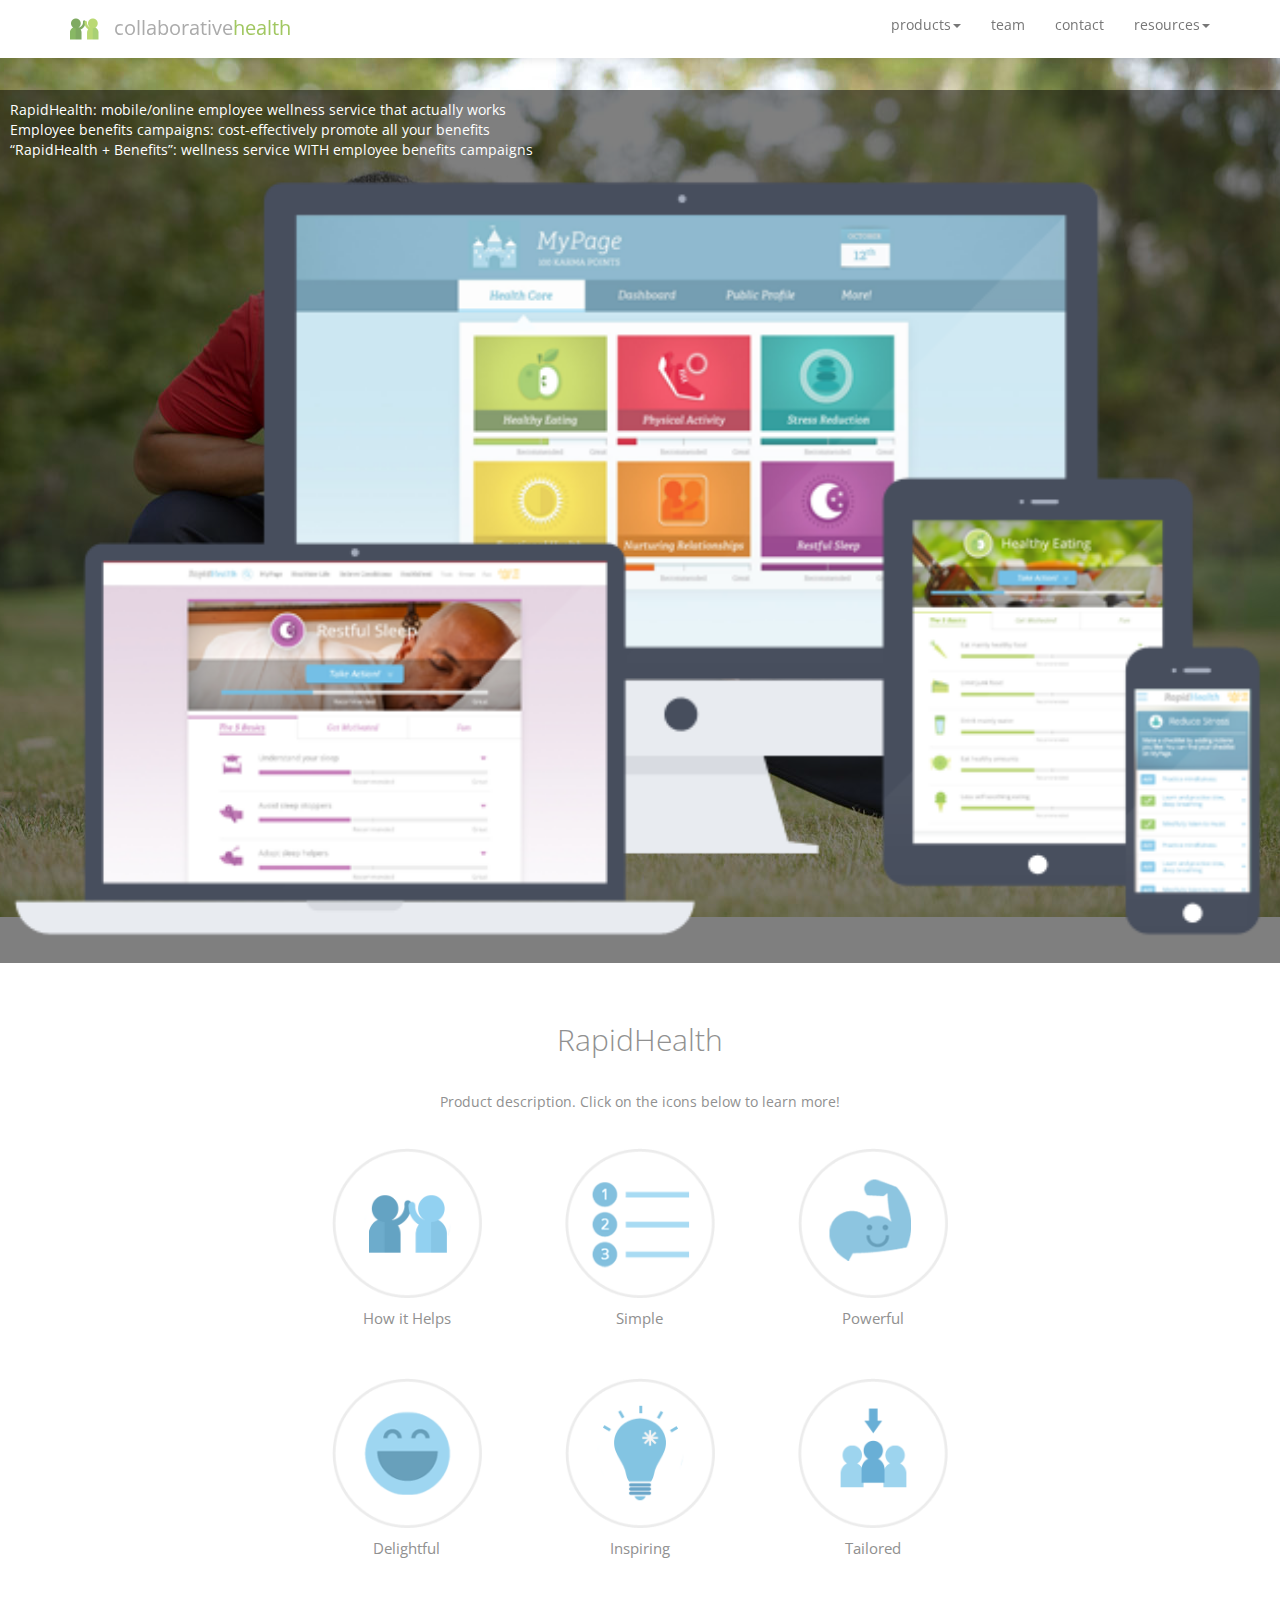
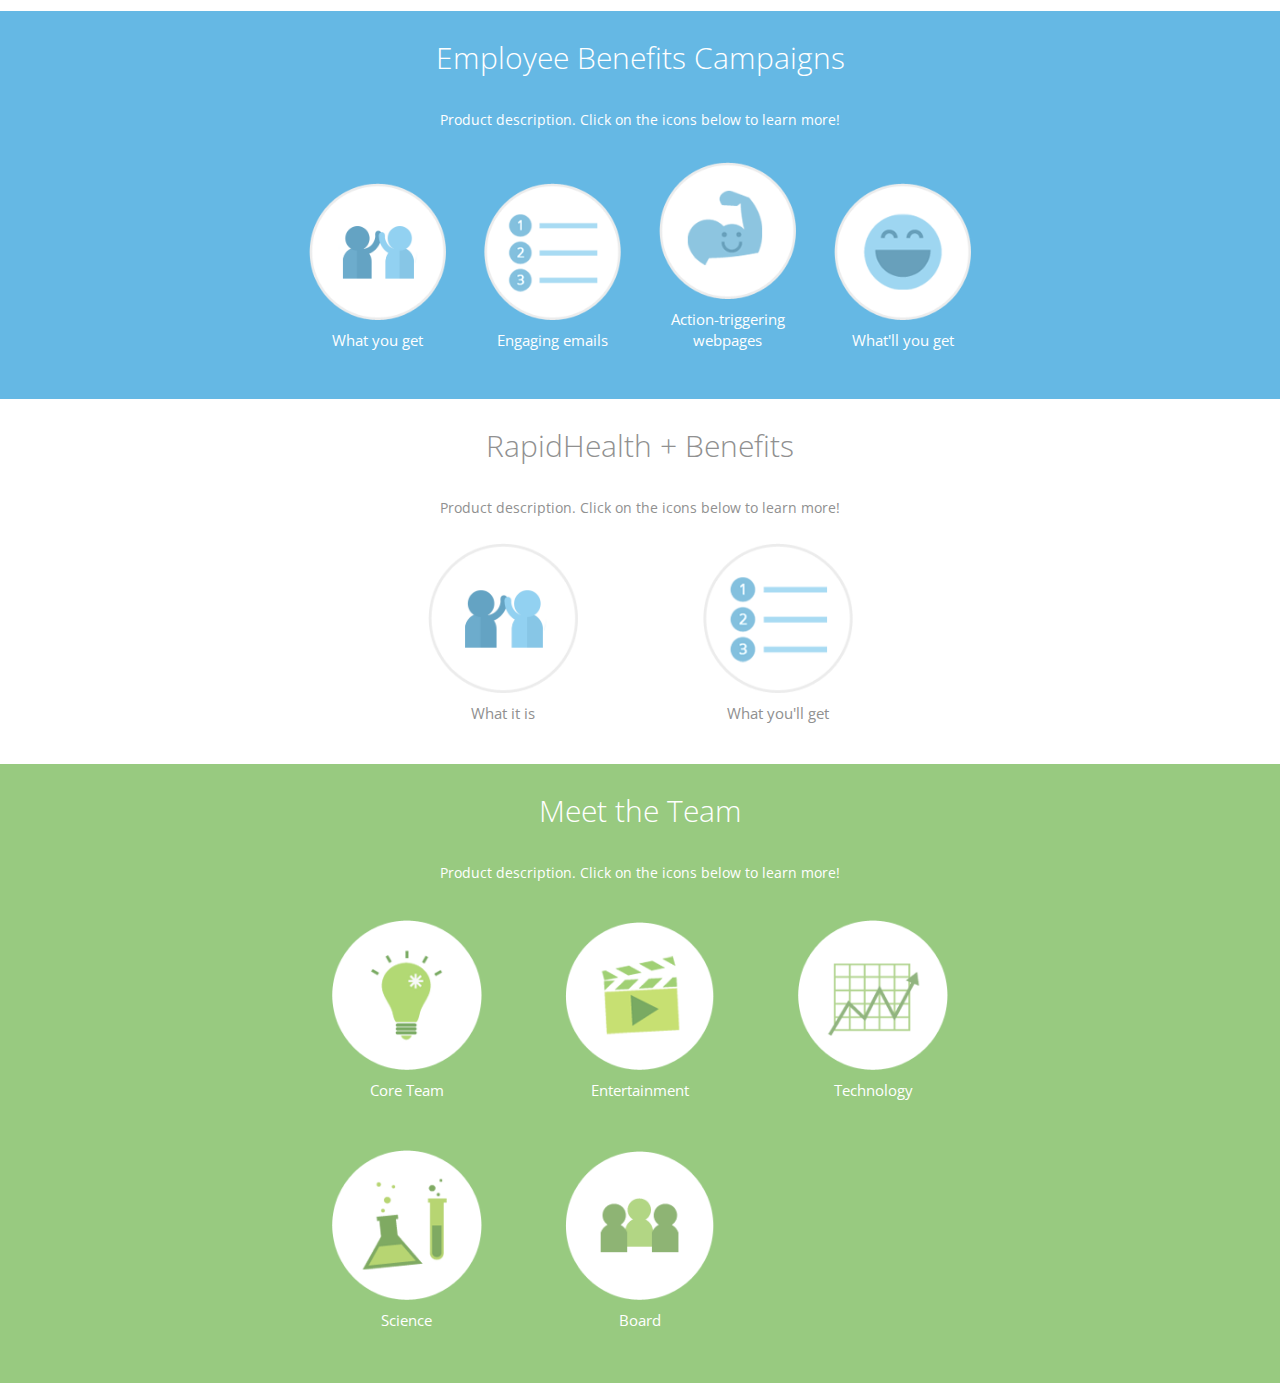
==== index.html @ 5c7cb279 "first transfer" ====
<!DOCTYPE html>
<html lang="en">
<head>
    <meta charset="utf-8">
    <meta http-equiv="X-UA-Compatible" content="IE=edge">
    <meta name="viewport" content="initial-scale=1.0,user-scalable=no,maximum-scale=1" media="(device-height: 568px)">
    <meta name="description" content="">
    <meta name="author" content="">
    <title>CollaborativeHealth</title>


    <link href='http://fonts.googleapis.com/css?family=Open+Sans:300,600,400' rel='stylesheet' type='text/css'>

    <link href="css/bootstrap.min.css" rel="stylesheet">
    <link href="css/style.css" rel="stylesheet">

    <!--[if lt IE 9]><script src="../../assets/js/ie8-responsive-file-warning.js"></script><![endif]-->

    <!-- HTML5 shim and Respond.js IE8 support of HTML5 elements and media queries -->
    <!--[if lt IE 9]>
      <script src="https://oss.maxcdn.com/libs/html5shiv/3.7.0/html5shiv.js"></script>
      <script src="https://oss.maxcdn.com/libs/respond.js/1.4.2/respond.min.js"></script>
    <![endif]-->
    <link href="css/outdatedBrowser.min.css" rel="stylesheet">

    <!-- Start Jumplead Code -->
    <script type="text/javascript">
        window.Jumplead||function(b,d){function k(){return["<",l,' onload="var d=',c,";d."+m+"('head')[0].",n,"(d.",p,"('script')).",e,"='",q,"'\"></",l,">"].join("")}var c="document",f=b[c],l="body",p="createElement",m="getElementsByTagName",r=f[m]("head")[0],n="appendChild",a=f[p]("iframe"),e="src",g,q="//cdn.jumplead.com/tracking_code.js";b.jump=b.jump||function(){(b.jump.q=b.jump.q||[]).push(arguments)};d.events=b.jump;a.style.display="none";r[n](a);try{a.contentWindow[c].open()}catch(s){d.domain=f.domain,
        g="javascript:var d="+c+".open();d.domain='"+f.domain+"';",a[e]=g+"void(0);"}try{var h=a.contentWindow[c];h.write(k());h.close();h.params=d}catch(t){a[e]=g+'d.write("'+k().replace(/"/g,'\"')+'");d.close();',a[e].contentDocument.params=d}}
        (window,{account:"JL-1417485276-2292",version:4});
    </script>
    <!-- End Jumplead Code -->


</head>

<body ontouchstart="">

<!-- NAVBAR-->
<div class="navbar-wrapper">
    <div class="navbar navbar-default navbar-fixed-top" role="navigation">
        <div class="container">
          <!-- LOGO -->
          <div class="navbar-header">
            <button type="button" class="navbar-toggle" data-toggle="collapse" data-target=".navbar-collapse"><span class="sr-only">Toggle navigation</span>menu</button>
            <a data-scroll class="navbar-brand" href="#home">
              <img src="images/logo1.png" />
              <p>collaborative<span>health</span></p>
            </a>

          <!--end LOGO -->
          </div>
          <div class="navbar-collapse collapse">
            <ul class="nav navbar-nav navbar-right">
              <li class="dropdown"><a class="dropdown-toggle" data-toggle= "dropdown" href="#">products<b class="caret"></b></a data-toggle="collapse" data-target=".navbar-collapse" data-scroll id="link1" href="index.html#rapidhealth-section">
                  <ul class="dropdown-menu">
                      <li><a href="#">RapidHealth</a></li>
                      <li><a href="#">Employee benefits campaigns</a></li>
                      <li><a href="#">RapidHealth + Benefits</a></li>
                  </ul>
              </li>
              <li><a data-toggle="collapse" data-target=".navbar-collapse" data-scroll id="link2" href="index.html#team-section">team</a></li>
              <li><a data-toggle="collapse" data-target=".navbar-collapse" data-scroll id="link3" href="index.html#contact-section">contact</a></li>
              <li class="dropdown"><a class="dropdown-toggle" data-toggle= "dropdown" href="#">resources<b class="caret"></b></a>
                  <ul class="dropdown-menu">
                      <li><a href="routing-employee-wellness-essentials.html">Employee wellness essentials</a></li>
                      <li><a href="routing-mix-benefits-communications-and-wellness.html">Mix benefits communciations & wellness</a></li>
                      <li><a href="routing-engagement-examples.html">Engagement examples</a></li>
                  </ul>
              </li>
            </ul>
          </div>
        </div>
    </div>  
</div>  
<!--end NAVBAR -->

<section class="intro">
  <div class="shadow">
    <li>RapidHealth: mobile/online employee wellness service that actually works</li>
    <li>Employee benefits campaigns:  cost-effectively promote all your benefits</li>
    <li>“RapidHealth + Benefits”: wellness service WITH employee benefits campaigns</li>
    <img src="images/intro-screenshot2.png" />
  </div>
</section>

<section class="rapidhealth">
  <h2 class="title">RapidHealth</h2>
  <div class="wow line-animate line"></div>
  <p class="product-description">Product description. Click on the icons below to learn more!</p>
  <ul class="icon-sections">
    <li data-toggle="modal" data-target=".how-it-helps"><img src="images/rh-how-it-helps.png" /><p>How it Helps</p>
    </li><li data-toggle="modal" data-target=".simple"><img src="images/rh-simple.png" /><p>Simple</p>
    </li><li data-toggle="modal" data-target=".powerful"><img src="images/rh-powerful.png" /><p>Powerful</p>
    </li><li data-toggle="modal" data-target=".delightful"><img src="images/rh-delightful.png" /><p>Delightful</p>
    </li><li data-toggle="modal" data-target=".inspiring"><img src="images/rh-inspiring.png" /><p>Inspiring</p>
    </li><li data-toggle="modal" data-target=".tailored"><img src="images/rh-tailored.png" /><p>Tailored</p>
    </li>
  </ul>

</section>

<section class="employee-benefits-campaigns">
  <h2 class="title">Employee Benefits Campaigns</h2>
  <div class="wow line-animate line" style="background-color:white"></div>
  <p class="product-description">Product description. Click on the icons below to learn more!</p>
  <ul class="icon-sections">
    <li data-toggle="modal" data-target=".how-it-helps"><img src="images/rh-how-it-helps.png" /><p>What you get</p>
    </li><li data-toggle="modal" data-target=".simple"><img src="images/rh-simple.png" /><p>Engaging emails</p>
    </li><li data-toggle="modal" data-target=".powerful"><img src="images/rh-powerful.png" /><p>Action-triggering webpages</p>
    </li><li data-toggle="modal" data-target=".delightful"><img src="images/rh-delightful.png" /><p>What'll you get</p>
    </li>
  </ul>
</section>

<section class="rapidhealth-benefits">
  <h2 class="title">RapidHealth + Benefits</h2>
  <div class="wow line-animate line"></div>
  <p class="product-description">Product description. Click on the icons below to learn more!</p>
  <ul class="icon-sections">
    <li data-toggle="modal" data-target=".how-it-helps"><img src="images/rh-how-it-helps.png" /><p>What it is</p>
    </li><li data-toggle="modal" data-target=".simple"><img src="images/rh-simple.png" /><p>What you'll get</p>
    </li>
  </ul>
</section>

<section class="team">
  <h2 class="title">Meet the Team</h2>
  <div class="wow line-animate line" style="background-color:white"></div>
  <p class="product-description">Product description. Click on the icons below to learn more!</p>
  <ul class="icon-sections">
    <li data-toggle="modal" data-target=".leadership"><img src="images/team-leadership.png" /><p>Core Team</p>
    </li><li data-toggle="modal" data-target=".entertainment"><img src="images/team-entertainment.png" /><p>Entertainment</p>
    </li><li data-toggle="modal" data-target=".technology"><img src="images/team-technology.png" /><p>Technology</p>
    </li><li data-toggle="modal" data-target=".science"><img src="images/team-healthbasics.png" /><p>Science</p>
    </li><li data-toggle="modal" data-target=".board"><img src="images/team-board.png" /><p>Board</p>
    </li>
  </ul>
</section>






<!--CAROUSELS -->

  <!--RH CAROUSELS -->
  <div class="rh-carousel">   


      <!--HOW IT HELPS -->
      <div class="modal fade how-it-helps" tabindex="-1" role="dialog" aria-labelledby="myLargeModalLabel" aria-hidden="true">

        <div class="modal-dialog modal-lg">

        

          <div class="modal-content">
          
          <!-- Carousel-->
          <div id="carousel-how-it-helps" class="carousel slide" data-interval="false">

            <!--carousel top-->
            <button type="button" class="close" data-dismiss="modal">x</button>
            <!-- TITLE -->
            <div class="carousel-title"><p>How it helps</p></div>
            <!-- Dots -->
            <ol class="carousel-indicators">
              <li data-target="#carousel-how-it-helps" data-slide-to="0" class="active"></li>
              <li data-target="#carousel-how-it-helps" data-slide-to="1"></li>
              <li data-target="#carousel-how-it-helps" data-slide-to="2"></li>
            </ol>

            <div class="carousel-inner">
              
              <!--ITEM 1 -->
              <div class="item active">

                <p class="screenshot-title"><span class="highlight">Reduces costs via strong </span>Health Cores</p>

                <!-- SCREENSHOT -->
                <div class="container">        
                  <div class="screenshot-container">
                    <img src="images/health-core.jpg" />
                  </div>          
                </div><!-- end SCREENSHOT -->

                <div class="bullet-outer-container">
                  <div class="bullet-container">
                    <ul class="bullet-points">
                      <li>Lowers blood pressure and blood glucose</li>
                      <li>Reduces body fat</li>
                      <li>Relieves minor cases of anxiety and depression</li>
                      <li>Prevents and relieves musculoskeletal injuries</li>
                    </ul>
                  </div>
                </div>

                <div id="readmorecollapse1" class="panel-collapse green collapse">
                  <div class="panel-body">
                    NOTE: take from new bubble gum white paper when finished. Should focus on how physiological health decreases health
                  </div>
                </div>
                
                <div class="read-more"><a data-toggle="collapse" class="btn btn-lg btn-primary" href="#readmorecollapse1" role="button">Read more!</a></div>

              </div>

              <!-- ITEM 2 -->
              <div class="item">

                <p class="screenshot-title"><span class="highlight">Improve productivity via </span>stronger Health Cores</p>

                <!-- SCREENSHOT -->
                <div class="container" id="delightful-2">                 
                  <div class="screenshot-container">
                    <img src="images/productivity.jpg" />
                  </div>
                </div><!-- end SCREENSHOT -->

                <div class="bullet-outer-container">
                  <div class="bullet-container" style="max-width:500px">
                    <ul class="bullet-points">
                      <li><span style="font-weight:600">Healthy eating:</span> essential for physiological health, physical, and mental energy</li>
                      <li><span style="font-weight:600">Physical activity:</span> essential for physiological health, physical, and mental energy; and enhances mental acuity – i.e. creativity and memory.</li>
                      <li><span style="font-weight:600">Stress reduction:</span> essential for physiological health, physical, and mental energy; and enhances mental acuity – i.e. creativity and memory.</li>
                      <li><span style="font-weight:600">Social health:</span> essential for physiological health, physical, and mental energy; and enhances collaboration/communication skills and team work.</li>
                      <li><span style="font-weight:600">Emotional health:</span> essential for physiological health, physical, and mental energy; and enhances collaboration/communication skills and team work.</li>
                      <li><span style="font-weight:600">Restful sleep:</span> essential for physiological health, physical, and mental energy; and enhances mental acuity – i.e. creativity and memory.</li>
                    </ul>
                  </div>
                </div>

                <div id="readmorecollapse2" class="panel-collapse green collapse">
                  <div class="panel-body">
                    TBW – should focus on productivity
                  </div>
                </div>

                 <div class="read-more"><a data-toggle="collapse" class="btn btn-lg btn-primary" href="#readmorecollapse2" role="button">Read more!</a></div>

              </div>

              <!-- ITEM 3 -->
              <div class="item">

                <p class="screenshot-title"><span class="highlight">Enhances intrinsic drives</span> for health</p>

                <!-- SCREENSHOT -->
                <div class="container">                
                  <div class="screenshot-container">
                    <img src="images/apple-donut.jpg" />
                  </div>                 
                </div><!-- end SCREENSHOT -->

                <div class="bullet-outer-container">
                  <div class="bullet-container">
                    <ul class="bullet-points">
                      <li>Intrinsic drives are some mix of emotions, feelings, thoughts, and/or habits that cause people to act.</li>
                      <li>RapidHealth helps people shape their intrinsic drives so they push them to healthier decisions.</li>
                      <li>No financial incentives or gimmicky gamification needed.</li>
                    </ul>
                  </div>
                </div>

                <div id="readmorecollapse3" class="panel-collapse green collapse">
                  <div class="panel-body">
                    TBW – should focus on benefits of intrinsic drives
                  </div>
                </div>

                <div class="read-more"><a data-toggle="collapse" class="btn btn-lg btn-primary" href="#readmorecollapse3" role="button">Read more!</a></div>
              </div>

            </div> <!--end .carousel-inner -->


            <!--Arrows -->

            <a class="left carousel-control" href="#carousel-how-it-helps" data-slide="prev"><img src="images/leftarrowgrey.png" /></a>
            <a class="right carousel-control" href="#carousel-how-it-helps" data-slide="next"><img src="images/rightarrowgrey.png" /></a>

          </div><!-- end CAROUSEL -->
          
          </div>
        </div>
      </div>
      <!--end HOW IT HELPS -->

      <!--DELIGHTFUL -->
      <div class="modal fade delightful" tabindex="-1" role="dialog" aria-labelledby="myLargeModalLabel" aria-hidden="true">

        <div class="modal-dialog modal-lg">

        

          <div class="modal-content">
          
          <!-- Carousel-->
          <div id="carousel-delightful" class="carousel slide" data-interval="false">

            <!--carousel top-->
            <button type="button" class="close" data-dismiss="modal">x</button>
            <!-- TITLE -->
            <div class="carousel-title"><p>Delightful</p></div>
            <!-- Dots -->
            <ol class="carousel-indicators">
              <li data-target="#carousel-delightful" data-slide-to="0" class="active"></li>
              <li data-target="#carousel-delightful" data-slide-to="1"></li>
              <li data-target="#carousel-delightful" data-slide-to="2"></li>
              <li data-target="#carousel-delightful" data-slide-to="3"></li>
            </ol>

            <div class="carousel-inner">
              
              <!--ITEM 1 -->
              <div class="item active">

                <p class="screenshot-title">Fun, Engaging <span class="highlight">Videos</span></p>

                <!-- SCREENSHOT -->
                <div class="container"> 
                  <div class="screenshot-container video-container">
                    <video controls="controls" poster="https://rapidhealth.com/media/images/Better_be_moving_screen_shot_large.JPG">
                      <source type="video/webm" src="https://portalvhdskv8rvpyc73933.blob.core.windows.net/videos/better-be-moving.webm">
                      <source type="video/mp4" src="https://portalvhdskv8rvpyc73933.blob.core.windows.net/videos/better-be-moving.mp4">
                      <source type="video/ogg" src="https://portalvhdskv8rvpyc73933.blob.core.windows.net/videos/better-be-moving.ogv">
                    </video>
                  </div>                  
                </div><!-- end SCREENSHOT -->

                <div class="bullet-outer-container">
                  <div class="bullet-container" style="max-width:320px">
                    <ul class="bullet-points">
                      <li>Hollywood quality entertainment</li>
                      <li>Engages a larger audience</li>
                      <li>Entertaining = sticky learning</li>
                    </ul>
                  </div>
                </div>

                <div id="readmorecollapse4" class="panel-collapse green collapse">
                  <div class="panel-body">
                    RapidHealth use proprietary Hollywood quality videos that help simultaneously engage, entertain, teach, and direct people to the right parts of RapidHealth. Each video has its own page with special and actionable resources and tips. 
                  </div>
                </div>
                
                <div class="read-more"><a data-toggle="collapse" class="btn btn-lg btn-primary" href="#readmorecollapse4" role="button">Read more!</a></div>

              </div>

              <!-- ITEM 2 -->
              <div class="item">

                <p class="screenshot-title">Insightful <span class="highlight">Cartoons</span></p>

                <!-- SCREENSHOT -->
                <div class="container" id="delightful-2">                 
                  <div class="screenshot-container">
                    <img id="delightful2-image" src="images/delightful2.jpg" />
                  </div>
                  <p id="caption">"First you must admit you have a problem."</p>            
                </div><!-- end SCREENSHOT -->

                <div class="bullet-outer-container">
                  <div class="bullet-container" style="max-width:320px">
                    <ul class="bullet-points">
                      <li>Quick, funny, and delightful</li>
                      <li>New Yorker Magazine quality</li>
                      <li>Memorable = sticky learning</li>
                    </ul>
                  </div>
                </div>

                <div id="readmorecollapse5" class="panel-collapse green collapse">
                  <div class="panel-body">
                    RapidHealth use New Yorker Magazine quality cartoons that help simultaneously engage, entertain, teach, and direct people to the right parts of RapidHealth. Each cartoon has its own page with special and actionable resources and tips. 
                  </div>
                </div>

                 <div class="read-more"><a data-toggle="collapse" class="btn btn-lg btn-primary" href="#readmorecollapse5" role="button">Read more!</a></div>

              </div>

              <!-- ITEM 3 -->
              <div class="item">

                <p class="screenshot-title">Faux <span class="highlight">News Articles</span></p>

                <!-- SCREENSHOT -->
                <div class="container">                
                  <div class="screenshot-container">
                    <img id="delightful3-image" src="images/delightful3.jpg" />
                  </div>                 
                </div><!-- end SCREENSHOT -->

                <div class="bullet-outer-container">
                  <div class="bullet-container" style="max-width:320px">
                    <ul class="bullet-points">
                      <li>Grabby, have-to-open headlines</li>
                      <li>Onion quality humor</li>
                      <li>Engages an even wider audience</li>
                    </ul>
                  </div>
                </div>

                <div id="readmorecollapse6" class="panel-collapse green collapse">
                  <div class="panel-body">
                    RapidHealth use Onion quality faux news articles that help simultaneously engage, entertain, teach, and direct people to the right parts of RapidHealth. Each article has its own page with special and actionable resources and tips. 
                  </div>
                </div>

                <div class="read-more"><a data-toggle="collapse" class="btn btn-lg btn-primary" href="#readmorecollapse6" role="button">Read more!</a></div>
              </div>

              <!-- ITEM 4 -->
              <div class="item">

                <p class="screenshot-title">Fun and Engaging <span class="highlight">Contests</span></p>

                <!-- SCREENSHOT -->
                <div class="container">                
                  <div class="screenshot-container">
                    <img src="images/contest.jpg" />
                  </div>                 
                </div><!-- end SCREENSHOT -->

                <div class="bullet-outer-container">
                  <div class="bullet-container">
                    <ul class="bullet-points">
                      <li>Each contest has a topic like “Get Active”</li>
                      <li>People enter by submitting their stories with photos</li>
                      <li>Everyone votes for winners in different categories</li>
                      <li>Fun to share entries with others and to comment on them</li>
                    </ul>
                  </div>
                </div>

                <div id="readmorecollapse7" class="panel-collapse green collapse">
                  <div class="panel-body">
                    TBW 
                  </div>
                </div>

                <div class="read-more"><a data-toggle="collapse" class="btn btn-lg btn-primary" href="#readmorecollapse7" role="button">Read more!</a></div>
              </div>

            </div> <!--end .carousel-inner -->


            <!--Arrows -->

            <a class="left carousel-control" href="#carousel-delightful" data-slide="prev"><img src="images/leftarrowgrey.png" /></a>
            <a class="right carousel-control" href="#carousel-delightful" data-slide="next"><img src="images/rightarrowgrey.png" /></a>

          </div><!-- end CAROUSEL -->
          
          </div>
        </div>
      </div>
      <!--end DELIGHTFUL -->

      <!--SIMPLE -->
      <div class="modal fade simple" tabindex="-1" role="dialog" aria-labelledby="myLargeModalLabel" aria-hidden="true">

        <div class="modal-dialog modal-lg">

        <button type="button" class="close" data-dismiss="modal">x</button>

          <div class="modal-content">
          
          <!-- Carousel-->
          <div id="carousel-simple" class="carousel slide" data-interval="false">

            <!-- TITLE -->
            <div class="carousel-title"><p>Simple</p></div>

            <!-- Dots -->
            <ol class="carousel-indicators">
              <li data-target="#carousel-simple" data-slide-to="0" class="active"></li>
              <li data-target="#carousel-simple" data-slide-to="1"></li>
              <li data-target="#carousel-simple" data-slide-to="2"></li>
              <li data-target="#carousel-simple" data-slide-to="3"></li>
              <li data-target="#carousel-simple" data-slide-to="4"></li>
            </ol>

            <div class="carousel-inner">
              
              <!--ITEM 1 -->
              <div class="item active">
                
                <p class="screenshot-title">The <span class="highlight">Health Core</span></p>

                <!-- SCREENSHOT -->
                <div class="container">
                  <div class="screenshot-container">
                    <img id="simple1-image" src="images/simple1.jpg" />
                  </div>    
                </div><!-- end SCREENSHOT -->

                <div class="bullet-outer-container">
                  <div class="bullet-container" style="max-width:340px">
                    <ul class="bullet-points">
                      <li>One-glance simplicity</li>
                      <li>Wellness in 6 simple categories</li>
                      <li>Bars and meters show your progress</li>
                    </ul>
                  </div>
                </div>

                <div id="readmorecollapse8" class="panel-collapse green collapse">
                  <div class="panel-body">
                    Each of the Health Core’s 6 simple categories is an essential building block for wellness, and they are all inter-related. A strong Health Core will help you achieve all your health and happiness goals – such as losing fat, preventing type 2 diabetes, and even improving your relationships.  
                  </div>
                </div>

                <div class="read-more"><a data-toggle="collapse" class="btn btn-lg btn-primary" href="#readmorecollapse8" role="button">Read more!</a></div>

              </div>

              <!-- ITEM 2 -->
              <div class="item">
                
                <p class="screenshot-title">Small, clear <span class="highlight">steps</span></p>

                <!-- SCREENSHOT -->
                <div class="container">
                  <div class="screenshot-container">
                    <img id="simple2-image" src="images/simple2.jpg" />
                  </div>   
                </div><!-- end SCREENSHOT -->

                <div id="small-steps-bullets" class="bullet-outer-container">
                  <div class="bullet-container">
                    <ul class="bullet-points">
                      <li>Simple goal pages like “Create a good sleep environment”</li>
                      <li>Divide complex topics into simple concepts like “Block out the light”</li>
                      <li>Pick simple Actions like “Use blackout shades”</li>
                      <li>Very little reading; lots more action</li>
                    </ul>
                  </div>
                </div>

                <div id="readmorecollapse9" class="panel-collapse green collapse">
                  <div class="panel-body">
                     Individual Goal Pages like “Create a good sleep environment” are the foundation of the Health Core. Each Goal Page has a Quiz, Results, Boosts and a Progress Bar that personalizes the page and makes it easy to know what to do. Instead of long-winded articles, Goal Pages provide simple concepts “Be comfortable in bed” that open to reveal Actions like “Get a comfortable mattress” that users  can make into Personal Checklists.
                  </div>

                </div>

                <div class="read-more"><a data-toggle="collapse" class="btn btn-lg btn-primary" href="#readmorecollapse9" role="button">Read more!</a></div>
              
              </div>

              <!-- ITEM 3 -->
              <div class="item">

                <p id="screens-title" class="screenshot-title">Personalized <span class="highlight">“Ideas for you”</span></p>
                
                <!-- SCREENSHOT -->
                <div class="container">
                  <div class="screenshot-container">
                    <img src="images/ideas-for-you.jpg" />
                  </div>
                </div><!-- end SCREENSHOT -->

                <div class="bullet-outer-container">
                  <div class="bullet-container">
                    <ul class="bullet-points">
                      <li>Personalized recommendations: no two people get the same</li>
                      <li>Driven by proprietary predictive analytics</li>
                      <li>Simple to use</li>
                    </ul>
                  </div>
                </div>

                <div id="readmorecollapse12" class="panel-collapse green collapse">
                  <div class="panel-body">
                     TBW
                  </div>
                </div>

                <div class="read-more"><a data-toggle="collapse" class="btn btn-lg btn-primary" href="#readmorecollapse12" role="button">Read more!</a></div>

              </div>

              <!-- ITEM 4 -->
              <div class="item">

                <p id="checklist-title" class="screenshot-title">Personal <span class="highlight">Action Checklists</span></p>

                <!-- SCREENSHOT -->
                <div class="container">
                  <div class="screenshot-container" >
                    <img src="images/actions-checklist.jpg" />
                  </div>                  
                </div><!-- end SCREENSHOT -->

                <div class="bullet-outer-container">
                  <div class="bullet-container">
                    <ul class="bullet-points">
                      <li>Makes knowing what to do much easier</li>
                      <li>One touch simplicity and availability</li>
                      <li>Actions open to valuable tips and resources</li>
                    </ul>
                  </div>
                </div>

                <div id="readmorecollapse10" class="panel-collapse green collapse">
                  <div class="panel-body">
                     RapidHealth makes it easy to create and use Personal Action Checklists. Most checklists are created using Goal Pages, though you can find and Add Actions throughout RapidHealth. Your Checklists and Actions are conveniently located in both the Goal pages and MyPage, which is your powerful personal dashboard that helps you stay organized, focused, and on-track.
                  </div>
                </div>

                <div class="read-more"><a data-toggle="collapse" class="btn btn-lg btn-primary" href="#readmorecollapse10" role="button">Read more!</a></div>

              </div>


              <!-- ITEM 5 -->
              <div class="item">

                <p id="screens-title" class="screenshot-title">Same Great Experience on <span class="highlight">All Screen Sizes</span></p>
                
                <!-- SCREENSHOT -->
                <div class="container">
                  <div class="screenshot-container">
                    <img id="simple4-image" src="images/simple4.jpg" />
                  </div>
                </div><!-- end SCREENSHOT -->

                <div class="bullet-outer-container">
                  <div class="bullet-container" style="max-width:380px">
                    <ul class="bullet-points">
                      <li>Same great experience on all screen sizes</li>
                      <li>Makes doing healthy stuff easier</li>
                      <li>Less complexity = more healthy behaviors</li>
                    </ul>
                  </div>
                </div>

                <div id="readmorecollapse11" class="panel-collapse green collapse">
                  <div class="panel-body">
                     RapidHealth is a great experience from the small iPhone screen size to your wide-screen TV. Plus, the experience is the same on all screen sizes, which means users spend more time and energy getting healthy and less time figuring out what to do. 
                  </div>
                </div>

                <div class="read-more"><a data-toggle="collapse" class="btn btn-lg btn-primary" href="#readmorecollapse11" role="button">Read more!</a></div>

              </div>

              

            </div> <!--end .carousel-inner -->

            <!--Arrows -->

            <a class="left carousel-control" href="#carousel-simple" data-slide="prev"><img src="images/leftarrowgrey.png" /></a>
            <a class="right carousel-control" href="#carousel-simple" data-slide="next"><img src="images/rightarrowgrey.png" /></a>

          </div><!-- end CAROUSEL -->
          
          </div>
        </div>
      </div>
      <!--end SIMPLE -->

      <!--POWERFUL -->
      <div class="modal fade powerful" tabindex="-1" role="dialog" aria-labelledby="myLargeModalLabel" aria-hidden="true">

        <div class="modal-dialog modal-lg">

        <button type="button" class="close" data-dismiss="modal">x</button>

          <div class="modal-content">
          
          <!-- Carousel-->
          <div id="carousel-powerful" class="carousel slide" data-interval="false">


            <!-- TITLE -->
            <div class="carousel-title"><p>Powerful</p></div>

            <ol class="carousel-indicators">
              <li data-target="#carousel-powerful" data-slide-to="0" class="active"></li>
              <li data-target="#carousel-powerful" data-slide-to="1"></li>
              <li data-target="#carousel-powerful" data-slide-to="2"></li>
              <li data-target="#carousel-powerful" data-slide-to="3"></li>
            </ol>

            <div class="carousel-inner">
              
              <!--ITEM 1 -->
              <div class="item active">

              <p class="screenshot-title"><span class="highlight">The Big 3-Part Problem </span>RapidHealth Helps People Overcome</p>

                <!-- Part 1 -->
                <div id="subtitle-container">
                  <p class="screenshot-title" id="subtitle"><span class="highlight">Part 1: </span>Feelings trump discipline </p>
                </div>
                
                <div class="container">
                  <!-- SCREENSHOT -->

                  <div class="screenshot-container">
                    <img class="powerful-screenshot" src="images/cartoon-hotdog.jpg" />
                  </div>

                  <!-- end SCREENSHOT -->
                </div>

                <p id="caption">"If you had the willpower to resist the hot dog you'd have the willpower to earn enough to afford a good lunch."</p>

                <div id="readmorecollapse13" class="panel-collapse green collapse">
                  <div class="panel-body">
                    As this cartoon shows, feelings like a desire to eat hot dogs regularly trump discipline: the 98lb weakling of the human brain. Feelings are powerful messages sent by your brain and body to get you to act. For example, the fear you feel when you hear a menacing dog growl prepares you to react. Watch this fun video to learn more about feelings. 
                  </div>
                </div>

                <div class="read-more"><a data-toggle="collapse" class="btn btn-lg btn-primary" href="#readmorecollapse13" role="button">Read more!</a></div>

                <!-- Part 2 -->
                <div id="subtitle-container">
                  <p class="screenshot-title" id="subtitle"><span class="highlight">Part 2: </span>Feelings have been hijacked</p>
                </div>
                
                <div class="container">
                  <!-- SCREENSHOT -->

                  <div class="screenshot-container">
                    <img class="powerful-screenshot" src="images/cartoon-supermarket.jpg" />
                  </div>

                  <!-- end SCREENSHOT -->
                </div>

                

                <div id="readmorecollapse14" class="panel-collapse green collapse">
                  <div class="panel-body">
                    This “Discomfort food” cartoon helps show that tasty foods (sometimes known as comfort or junk foods) can be a powerful negative influence. But, here’s what most people don’t know:  food companies spend billions on food science and advertising to make sure their foods are irresistible. This process often “hijacks” your feelings in ways that keep you eating unhealthy foods and makes you fat and sick. RapidHealth helps you take back control so your feelings point you more often in healthy directions.
                  </div>
                </div>

                <div class="read-more"><a data-toggle="collapse" class="btn btn-lg btn-primary" href="#readmorecollapse14" role="button">Read more!</a></div>

                <!-- Part 3 -->
                <div id="subtitle-container">
                  <p class="screenshot-title" id="subtitle"><span class="highlight">Part 3: </span>People don’t know how to shape their feelings </p>
                </div>
                
                <div class="container">
                  <!-- SCREENSHOT -->

                  <div class="screenshot-container">
                    <img class="powerful-screenshot" src="images/cartoon-stress.jpg" />
                  </div>

                  <!-- end SCREENSHOT -->
                </div>

                <p id="caption">"No, I don't want a free stress test!!"</p>

                

                <div id="readmorecollapse15" class="panel-collapse green collapse">
                  <div class="panel-body">
                    Like the man in the Stress Test cartoon, far too many people are slaves to unhealthy feelings like getting too angry. While people are born with the ability to shape their feelings, few people know how to do it efficiently. RapidHealth helps its users efficiently shape their feelings so they push them in healthier directions. Watch this fun video for a how-to introduction to shaping feelings. 
                  </div>
                </div>

                <div class="read-more"><a data-toggle="collapse" class="btn btn-lg btn-primary" href="#readmorecollapse15" role="button">Read more!</a></div>

              </div>


              <!-- ITEM 1a -->
              <div class="item">

                <p id="screens-title" class="screenshot-title">Personalization</p>
                
                <!-- SCREENSHOT -->
                <div class="container">
                  <div class="screenshot-container">
                    <img src="images/personalization.jpg" />
                  </div>
                </div><!-- end SCREENSHOT -->

                <div class="bullet-outer-container">
                  <div class="bullet-container">
                    <ul class="bullet-points">
                      <li>Driven by proprietary predictive analytics</li>
                      <li>RapidHealth adjusts to each person’s personality, health needs, and preferences</li>
                      <li>Increases engagement and facilitates behavioral change</li>
                      <li>Essential for effective employee wellness</li>
                    </ul>
                  </div>
                </div>

                <div id="readmorecollapse16" class="panel-collapse green collapse" style="background-color:#9cc77d;">
                  <div class="panel-body" style="background-color:#9cc77d;color:white">
                     TBW
                  </div>
                </div>

                <div style="background: #9cc77d; padding-bottom: 28px;"><a data-toggle="collapse" class="btn btn-lg btn-primary" id="read-more-overwrite" href="#readmorecollapse16" role="button">Read more!</a></div>

              </div>


              <!-- ITEM 2 -->
              <div class="item">

              <p class="screenshot-title"><span class="highlight">Proprietary behavioral science: </span>Shape feelings</p>

                <!-- Part 1 -->
                <div id="subtitle-container">
                  <p class="screenshot-title" id="subtitle">How to <span class="highlight">shape your feelings</span></p>
                </div>
                
                <div class="container">
                  <!-- SCREENSHOT -->

                  <div class="screenshot-container video-container">
                    <video controls="controls" poster="https://portalvhdskv8rvpyc73933.blob.core.windows.net/images/video_posters/Shape_your_feelings_poster.800x500.jpg">
                      <source type="video/webm" src="https://portalvhdskv8rvpyc73933.blob.core.windows.net/videos/rh-01.webm">
                      <source type="video/mp4" src="https://portalvhdskv8rvpyc73933.blob.core.windows.net/videos/rh-01.mp4">
                      <source type="video/ogg" src="https://portalvhdskv8rvpyc73933.blob.core.windows.net/videos/rh-01.ogv">
                    </video>
                  </div>

                  <!-- end SCREENSHOT -->
                </div>

                <div id="readmorecollapse17" class="panel-collapse green collapse">
                  <div class="panel-body">
                    If you don’t change the feelings like constant hunger that got you in trouble in the first place, you will continue to struggle. Relying on discipline alone is almost always not enough. To solve this problem, RapidHealth uses proprietary behavioral science to help people shape their feelings (as the above video introduces). 
                  </div>
                </div>

                <div class="read-more"><a data-toggle="collapse" class="btn btn-lg btn-primary" href="#readmorecollapse17" role="button">Read more!</a></div>
                
              </div>


              <!-- ITEM 2a -->
              <div class="item">

              <p class="screenshot-title"><span class="highlight">Proprietary behavioral science: </span>Shape feelings</p>

                <!-- Part 2 -->
                <div id="subtitle-container">
                  <p class="screenshot-title" id="subtitle">Your <span class="highlight">Command System</span></p>
                </div>
                
                <div class="container">
                  <!-- SCREENSHOT -->

                  <div class="screenshot-container video-container">
                    <video controls="controls" poster="https://portalvhdskv8rvpyc73933.blob.core.windows.net/images/video_posters/Intro_to_your_command_system_poster.800x500.jpg">
                      <source type="video/webm" src="https://portalvhdskv8rvpyc73933.blob.core.windows.net/videos/rh-03.webm">
                      <source type="video/mp4" src="https://portalvhdskv8rvpyc73933.blob.core.windows.net/videos/rh-03.mp4">
                      <source type="video/ogg" src="https://portalvhdskv8rvpyc73933.blob.core.windows.net/videos/rh-03.ogv">
                    </video>
                  </div>

                  <!-- end SCREENSHOT -->
                </div>

                <div id="readmorecollapse18" class="panel-collapse green collapse">
                  <div class="panel-body">
                    As this video explains, your Command System are the processes in your mind that you can control and that together influence your feelings, decisions, and behavior. To change yourself and your behavior in enduring ways, you will need to learn to tweak your Command System – which RapidHealth will help do through small, comfortable changes.
                  </div>
                </div>

                <div class="read-more"><a data-toggle="collapse" class="btn btn-lg btn-primary" href="#readmorecollapse18" role="button">Read more!</a></div>
                
              </div>

              <!-- ITEM 3 -->
              <div class="item">

              <p class="screenshot-title"><span class="highlight">The Health Core: </span>Powerful health science in its simplest form</p>

                <!-- Part 1 -->
                <div id="subtitle-container">
                  <p class="screenshot-title" id="subtitle"></p>
                </div>
                
                <div class="container">
                  <!-- SCREENSHOT -->

                  <div class="screenshot-container video-container">
                    <video controls="controls" poster="https://portalvhdskv8rvpyc73933.blob.core.windows.net/images/video_posters/Ive_got_a_health_core_poster.800x500.jpg">
                      <source type="video/webm" src="https://portalvhdskv8rvpyc73933.blob.core.windows.net/videos/rh-05.webm">
                      <source type="video/mp4" src="https://portalvhdskv8rvpyc73933.blob.core.windows.net/videos/rh-05.mp4">
                      <source type="video/ogg" src="https://portalvhdskv8rvpyc73933.blob.core.windows.net/videos/rh-05.ogv">
                    </video>
                  </div>

                  <!-- end SCREENSHOT -->
                </div>

                

                <div id="readmorecollapse19" class="panel-collapse green collapse">
                  <div class="panel-body">
                    Our Health Core has 6 simple categories, each which is related and an essential building block for wellness. RapidHealth’s treatment of each category is simultaneously simple, broad and deep. To appreciate the power of our Health Core, you must see it in Action. Contact us now for a demo.
                  </div>
                </div>

                <div class="read-more"><a data-toggle="collapse" class="btn btn-lg btn-primary" href="#readmorecollapse19" role="button">Read more!</a></div>
                
              </div>

            </div> <!--end .carousel-inner -->

            <!--Arrows -->

            <a class="left carousel-control" href="#carousel-powerful" data-slide="prev"><img src="images/leftarrowgrey.png" /></a>
            <a class="right carousel-control" href="#carousel-powerful" data-slide="next"><img src="images/rightarrowgrey.png" /></a>

          </div><!-- end CAROUSEL -->
          
          </div>
        </div>
      </div>
      <!--end POWERFUL -->

      <!--INSPIRING -->
      <div class="modal fade inspiring" tabindex="-1" role="dialog" aria-labelledby="myLargeModalLabel" aria-hidden="true">

        <div class="modal-dialog modal-lg">

        <button type="button" class="close" data-dismiss="modal">x</button>

          <div class="modal-content">
          
          <!-- Carousel-->
          <div id="carousel-inspiring" class="carousel slide" data-interval="false">

            <!-- TITLE -->
            <div class="carousel-title"><p>Inspiring</p></div>

            <div class="carousel-inner">
              
              <!--ITEM 1 -->
              <div class="item active">
              <p class="screenshot-title"><span class="highlight">Custom Pages </span>For Your Community</p>

                <div class="container">
                  <!-- SCREENSHOT -->

                  <div class="screenshot-container">
                    <img id="tailored-image" src="images/tailored.jpg" />
                  </div>

                  <!-- end SCREENSHOT -->
                </div>

                <div class="bullet-outer-container">
                  <div class="bullet-container">
                    <ul class="bullet-points">
                      <li>Engages more of your people</li>
                      <li>Makes it easy for your people to learn about and use your other programs</li>
                      <li>Helps you strengthen your performance and health culture</li>
                    </ul>
                  </div>
                </div>

                

                <div id="readmorecollapse20" class="panel-collapse green collapse">
                  <div class="panel-body">
                    We designed RapidHealth so that it is readily customizable to your community. For example, it includes custom pages like the Devon Energy “Bridgeport, TX” field office page (shown above). That custom page includes the information that is most relevant to the Devon Energy employees who work in their Bridgeport field office, which increases their engagement and behavioral change.
                  </div>
                </div>

                <div class="read-more"><a data-toggle="collapse" class="btn btn-lg btn-primary" href="#readmorecollapse20" role="button">Read more!</a></div>

              </div>

            </div> <!--end .carousel-inner -->

          </div><!-- end CAROUSEL -->
          
          </div>
        </div>
      </div>
      <!--end INSPIRING -->



      <!--TAILORED -->
      <div class="modal fade tailored" tabindex="-1" role="dialog" aria-labelledby="myLargeModalLabel" aria-hidden="true">

        <div class="modal-dialog modal-lg">

        <button type="button" class="close" data-dismiss="modal">x</button>

          <div class="modal-content">
          
          <!-- Carousel-->
          <div id="carousel-tailored" class="carousel slide" data-interval="false">

            <!-- TITLE -->
            <div class="carousel-title"><p>Tailored</p></div>

            <div class="carousel-inner">
              
              <!--ITEM 1 -->
              <div class="item active">
              <p class="screenshot-title"><span class="highlight">Custom Pages </span>For Your Community</p>

                <div class="container">
                  <!-- SCREENSHOT -->

                  <div class="screenshot-container">
                    <img id="tailored-image" src="images/tailored.jpg" />
                  </div>

                  <!-- end SCREENSHOT -->
                </div>

                <div class="bullet-outer-container">
                  <div class="bullet-container">
                    <ul class="bullet-points">
                      <li>Engages more of your people</li>
                      <li>Makes it easy for your people to learn about and use your other programs</li>
                      <li>Helps you strengthen your performance and health culture</li>
                    </ul>
                  </div>
                </div>

                

                <div id="readmorecollapse21" class="panel-collapse green collapse">
                  <div class="panel-body">
                    We designed RapidHealth so that it is readily customizable to your community. For example, it includes custom pages like the Devon Energy “Bridgeport, TX” field office page (shown above). That custom page includes the information that is most relevant to the Devon Energy employees who work in their Bridgeport field office, which increases their engagement and behavioral change.
                  </div>
                </div>

                <div class="read-more"><a data-toggle="collapse" class="btn btn-lg btn-primary" href="#readmorecollapse21" role="button">Read more!</a></div>

              </div>

            </div> <!--end .carousel-inner -->

          </div><!-- end CAROUSEL -->
          
          </div>
        </div>
      </div>
      <!--end TAILORED -->

  </div>
  <!--end RAPIDHEALTH CAROUSELS -->

  <!--TEAM CAROUSELS -->
  <div class="team-carousel">

      <!--LEADERSHIP -->
      <div class="modal fade leadership" tabindex="-1" role="dialog" aria-labelledby="myLargeModalLabel" aria-hidden="true">

        <div class="modal-dialog modal-lg">

        <button type="button" class="close" data-dismiss="modal">x</button>

          <div class="modal-content">
          
          <!-- Carousel-->
          <div id="carousel-leadership" class="carousel slide" data-interval="false">

            <!-- TITLE -->
            <div class="carousel-title"><p>Leadership</p></div>

            <div class="carousel-inner">
              
              <!--ITEM 1 -->
              <div class="item active">

                <div class="bio">
                  <div class="photo-container">
                    <img src="images/bio-elliot.png" />
                  </div>

                  <div class="bio-container">
                    <p class="name">elliot turrini</p>
                    <p class="title">CEO</p>
                    <p class="education">Education: <span id="italics">BA Yale University</span></p>
                    <p class="description">Elliot started CollaborativeHealth to help people like his father, who died at age 74 after struggling for over 40 years with obesity, depression, and other conditions. Elliot and CollaborativeHealth’s mission is to make good health and happiness easier for as many people as possible.</p>

                    <div id="bioreadmorecollapse" class="panel-collapse collapse">
                      <div class="bio-expanded">
                        When his dad died, Elliot was the EVP of a 300 employee, $30million/year IT services firm, where his responsibilities included strategy, leadership, marketing, managing all legal issues, and overseeing finance. He began that job in September 2004 and left it in September 2007 to concentrate full-time on building CollaborativeHealth – which led him to recruit our outstanding team.
                        Elliot is a member of the board of directors of the American Council on Exercise. Before his IT services position, Elliot practiced law with McElroy, Deutch, Mulvaney &amp; Carpenter in New Jersey. Prior to that, from 1995 to December 2002, Elliot served as an Assistant U.S Attorney for the District of N.J., where he was the Computer and Telecommunication Coordinator and prosecuted high-tech and IP criminals including David Smith for disseminating the Melissa Virus.
                        He received a B.A. from Yale in 1987 (where he played both football and lacrosse poorly) and a J.D. Summa Cum Laude from Seton Hall University School in 1992, where he was an Articles Editor for the Law Review. He is the former law clerk to the Honorable Morton I. Greenberg, United States Court of Appeals for the Third Circuit.
                      </div>
                    </div>
                
                    <div class="bio-read-more"><a data-toggle="collapse" href="#bioreadmorecollapse">Read more...</a></div>

                  </div> 

                </div>

              </div>

              <!-- ITEM 2 -->
              <div class="item">

                <div class="bio">
                  <div class="photo-container">
                    <img src="images/bio-loren.png" />
                  </div>

                  <div class="bio-container">
                    <p class="name">loren long</p>
                    <p class="title">chief content officer</p>
                    <p class="education">Education: <span id="italics">BA History Yale University</span></p>
                    <p class="description">Loren has been with CollaborativeHealth since its inception in 2007. She has been intimately involved in all aspects of RapidHealth’s development—research, content evaluation, writing, videos, tool development, website design, coding, product testing, and more.</p>
                  
                  <div  id="bioreadmorecollapse1" class="panel-collapse collapse">
                      <div class="bio-expanded">
                        Loren spent more than a decade caring for her family, old and young, and has an up close view of the struggle to make consistently healthy lifestyle choices. Her valuable insights have been instrumental in shaping RapidHealth.
                        In addition to her work for CollaborativeHealth, Loren has been a researcher/writer for the Economic Development Research Group at Rutgers University, and a program evaluator for the Foundation for Educational Administration.  
                        She received her B.A. in History from Yale in 1989.  For pleasure, Loren is an avid vegetable gardener, and she has written several children’s plays. Watch out for her latest creative endeavor, “CollaborativeHealth the Musical” which is sure to be a Broadway hit!
                      </div>
                    </div>

                    <div class="bio-read-more"><a data-toggle="collapse" href="#bioreadmorecollapse1">Read more...</a></div>

                  </div> 

                </div>

              </div>

              <!-- ITEM 3 -->
              <div class="item">

                <div class="bio">
                    
                    <div class="photo-container">
                      <img src="images/bio-lucas.png" />
                    </div>

                    <div class="bio-container">
                      <p class="name">lucas fievet</p>
                      <p class="title">chief technology officer</p>
                      <p class="education">Education: <span id="italics">Master’s Degree Theoretical and Computational Physics Swiss Federal Institute of Technology ETH Zurich</span></p>
                      <p class="description">Lucas has a decade of experience, since he started to develop his first
                      website with friends in high school. Despite his strong interest in computer sciences, he went on to study physics, a degree which gave him in depth
                      knowledge about writing highly generic and optimized code for scientific simulations.</p>
                      <div  id="bioreadmorecollapse2" class="panel-collapse collapse">
                      <div class="bio-expanded">
                        After his master in theoretical and computational physics from ETHZ, he worked as a software engineer and consultant in Zürich at ELCA (www.elca.ch). During this job he worked on a variety of projects for the Swiss tax office, where he built software with very high requirements regarding security, performance and SOA (Service Oriented Architecture). These projects involved a large team, which used state of the art techniques to build highly testable code to make use of a continuous integration. Currently he is working at weACT (www.weact.ch), a small but successful startup, where he is leading the front-end development of a brand new platform.
                        Himself valuing and living a healthy and environmentally friendly lifestyle, he happily volunteered to develop the prototype of RapidHealth.
                      </div>
                    </div>

                    <div class="bio-read-more"><a data-toggle="collapse" href="#bioreadmorecollapse2">Read more...</a></div>

                    </div> 

                  </div>
               
              </div>

              <!-- ITEM 4 -->
              <div class="item">

                <div class="bio">
                    
                    <div class="photo-container">
                      <img src="images/bio-paul.png" />
                    </div>

                    <div class="bio-container">
                      <p class="name">paul habfast</p>
                      <p class="title">co-chief technology officer</p>
                      <p class="education">Education: <span id="italics">Masters of Computer Science, Swiss Federal Institute of Technology (EPFL)</span></p>
                      <p class="description">Paul is a software engineer specializing in web application development with a focus on back-end development as well as a strong interest in great design. He is a fast learner and open to all technologies, platforms, and languages, because different tools are best suited to different tasks. </p>
                      <div  id="bioreadmorecollapse3" class="panel-collapse collapse">
                      <div class="bio-expanded">
                        In 2013, he was a software engineer at epyx SA (Master’s project, 6 months), where he developed a fully-scalable web application for Mobile Device Management as a Service using python and django. Application is online and in use through an API. From 2012-13, he was a business consultant at SAI ERP, where he successfully managed the deployment of the company’s ERP system at ORIF; and was in charge of training of ORIF’s employees.  In 2011-12, he was a lecturer at EPFL (part-time, 2 years), where he also taught web development for the Mapping Controversies course. 
                      </div>
                    </div>

                    <div class="bio-read-more"><a data-toggle="collapse" href="#bioreadmorecollapse3">Read more...</a></div>
                    </div> 

                  </div>
               
              </div>

              <!-- ITEM 5 -->
              <div class="item">

                <div class="bio">
                    
                    <div class="photo-container">
                      <img src="images/bio-pria.png" />
                    </div>

                    <div class="bio-container">
                      <p class="name">supria sarma, Ph.D.</p>
                      <p class="title">chief of science</p>
                      <p class="education">Education: <span id="italics">Ph.D Immunology NYU &amp; B.S. Biology Yale University</span></p>
                      <p class="description">Supria spent seven years in the field of global health, with a focus on HIV prevention, maternal and child health, and family planning. Before joining the Global Program at the François-Xavier Bagnoud Center at Rutgers, Supria worked in immunology laboratories for more than 12 years. She graduated with a B.S. in biology from Yale University and then worked in the pharmaceutical industry.  She completed her Ph.D. in immunology from New York University and post-doctoral training at The Rockefeller University. </p>
                      <div  id="bioreadmorecollapse4" class="panel-collapse collapse">
                      <div class="bio-expanded">
                        After nearly a dozen years of working with mice, Supria switched her focus to human beings.  She worked on projects funded by the United States Centers for Disease Control and Prevention (CDC) and developed job aids and curricula to train healthcare workers in Botswana, Sierra Leone and Tanzania.   Supria also serves as an Advisory Board Member for the TransDiaspora Network, a nonprofit organization that teaches leadership skills and HIV prevention to youth in the Caribbean community.  Supria is delighted to use her experience in health education and scientific research at Collaborative Health.
                      </div>
                    </div>

                    <div class="bio-read-more"><a data-toggle="collapse" href="#bioreadmorecollapse4">Read more...</a></div>

                    </div> 

                  </div>
               
              </div>

              <!-- ITEM 6 -->
              <div class="item">

                <div class="bio">
                    
                    <div class="photo-container">
                      <img src="images/bio-cyndi.png" />
                    </div>

                    <div class="bio-container">
                      <p class="name">cyndi chen</p>
                      <p class="title">director of user experience</p>
                      <p class="education">Education: <span id="italics">BA Cognitive Science Yale University</span></p>
                      <p class="description">At Yale, Cyndi studied under Frank Keil and Brian Scholl, and conducted research with Joshua Knobe. Her role at CollaborativeHealth is to create a simple, delightful, and effective mobile and web experience for our users. Cyndi enjoys frolicking, lollygagging, making up words, and pretending to play soccer. She is known for her “bio brevity.”</p>
                    </div> 

                  </div>
               
              </div>

              <!-- ITEM 7 -->
              <div class="item">

                <div class="bio">
                    
                    <div class="photo-container">
                      <img src="images/bio-adam.png" />
                    </div>

                    <div class="bio-container">
                      <p class="name">adam chung</p>
                      <p class="title">chief designer</p>
                      <p class="education">Education: <span id="italics">BA Pomona College</span></p>
                      <p class="description">Adam started out as a science major with an interest in education, accumulating a wide range of experiences in both areas. However, about halfway through college he rediscovered his childhood passion for art, particularly in illustration. Ever since, he has been making art for books, album covers, magazines, posters, logos, and websites. You can find his illustrative work on his blog at adamchungart.tumblr.com.</p>
                    </div> 

                  </div>
               
              </div>

            </div> <!--end .carousel-inner -->

            <!-- Dots -->
            <ol class="carousel-indicators" id="seven-dot-carousel">
              <li data-target="#carousel-leadership" data-slide-to="0" class="active"></li>
              <li data-target="#carousel-leadership" data-slide-to="1"></li>
              <li data-target="#carousel-leadership" data-slide-to="2"></li>
              <li data-target="#carousel-leadership" data-slide-to="3"></li>
              <li data-target="#carousel-leadership" data-slide-to="4"></li>
              <li data-target="#carousel-leadership" data-slide-to="5"></li>
              <li data-target="#carousel-leadership" data-slide-to="6"></li>
            </ol>

            <!--Arrows -->

            <a class="left carousel-control" href="#carousel-leadership" data-slide="prev"><img src="images/leftarrowgrey.png" /></a>
            <a class="right carousel-control" href="#carousel-leadership" data-slide="next"><img src="images/rightarrowgrey.png" /></a>

          </div><!-- end CAROUSEL -->
          
          </div>
        </div>
      </div>
      <!--end LEADERSHIP -->

      <!--ENTERTAIMENT -->
      <div class="modal fade entertainment" tabindex="-1" role="dialog" aria-labelledby="myLargeModalLabel" aria-hidden="true">

        <div class="modal-dialog modal-lg">

        <button type="button" class="close" data-dismiss="modal">x</button>

          <div class="modal-content">
          
          <!-- Carousel-->
          <div id="carousel-entertainment" class="carousel slide" data-interval="false">

            <!-- TITLE -->
            <div class="carousel-title"><p>Entertainment</p></div>

            <div class="carousel-inner">
              
              <!--ITEM 1 -->
              <div class="item active">

                <div class="bio">
                  <div class="photo-container">
                    <img src="images/bio-rob.png" />
                  </div>

                  <div class="bio-container">
                    <p class="name">rob long</p>
                    <p class="title">entertainment chief</p>
                    <p class="education">Education: <span id="italics">Yale University</span></p>
                    <p class="description">Rob Long is a veteran writer and producer in Hollywood. He began his career on TV's long-running Cheers and served as co-executive producer in its final season. During his time on the series, Cheers received two Emmy Awards, and two Golden Globe awards. Mr. Long has been twice nominated for an Emmy Award, and has received a Writers Guild of America award. He continues to work in film and television in Los Angeles. His current series, Sullivan &amp; Son, appears on TBS, as does his forthcoming series, Home Team.</p>

                    <div id="bioreadmorecollapse5" class="panel-collapse collapse">
                      <div class="bio-expanded">
                        He is a co-founder of the fast-growing Ricochet.com, the place for smart and stimulating conversation -- on the web and podcast – from a center/right perspective.

                        He is a contributing editor of National Review and an Opinion editor at the Los Angeles Times and writes occasionally for the Wall Street Journal and the BBC Radio Times (UK). 

                        He writes a monthly column for Time magazine.

                        His weekly radio commentary, “Martini Shot,” is broadcast on the Los Angeles public radio station KCRW, and is distributed nationally. It’s also podcast in iTunes.

                        He also writes a weekly column for The National, Abu Dhabi’s English-language daily newspaper.

                        His first book, Conversations with My Agent, chronicled his early career in television. It was published in the UK by Faber &amp; Faber, in the US by Dutton, and in France by Actes Sud. His second book, Set Up, Joke, Set Up, Joke, was published in November 2005 by Bloomsbury. Both books will be re-released in Autumn 2013 by Bloomsbury.

                      </div>
                    </div>
                
                    <div class="bio-read-more"><a data-toggle="collapse" href="#bioreadmorecollapse5">Read more...</a></div>

                  </div> 

                </div>

              </div>

              <!-- ITEM 2 -->
              <div class="item">

                <div class="bio">
                  <div class="photo-container">
                    <img src="images/bio-jeff.png" />
                  </div>

                  <div class="bio-container">
                    <p class="name">jeff ashworth</p>
                    <p class="title">head writer &amp; director</p>
                    <p class="education">Education: <span id="italics">Wofford College</span></p>
                    <p class="description">Jeff is a stand-up comedian based in New York City. He has written for the politically charged, Off-Broadway comedy darling "Happy Sunshine Kung Fu Flower."</p>
                  
                  <div  id="bioreadmorecollapse6" class="panel-collapse collapse">
                      <div class="bio-expanded">
                        He also produces F*ster-Cl*ck, a stand-up/variety show committed to showcasing new comedians without exploiting them for profit. His comedy has been described as "edgy" by his management company--but that's mostly because he doesn't shave every day. There is nothing particularly remarkable about his background from a health perspective, although he was on the track team in high school (go Eagles).

                        Jeff has been a member of his local gym for almost 3 years, and in that time has impressively gone there to work out almost 70 times. Jeff is uninsured and this upsets his mother. Jeff wants to lead a healthy lifestyle, but finds it much easier to be lazy and worry about his health later. Jeff acknowledges that this is pretty stupid.

                        Jeff is exactly the kind of person Collaborative Health is trying to reach and assist...which is why he's been hired as our Head Writer. He has a BA in Humanities from Wofford College in South Carolina, a small school you've never heard of, in a state you may have driven through. More than most things, Jeff loves making people laugh. More than anything, Jeff loves ice cream. He agreed to work for Collaborative Health because they promised him this was ok.

                      </div>
                    </div>

                    <div class="bio-read-more"><a data-toggle="collapse" href="#bioreadmorecollapse6">Read more...</a></div>

                  </div> 

                </div>

              </div>

              <!-- ITEM 3 -->
              <div class="item">

                <div class="bio">
                    
                    <div class="photo-container">
                      <img src="images/bio-kim.png" />
                    </div>

                    <div class="bio-container">
                      <p class="name">kim warp</p>
                      <p class="title">chief cartoonist</p>
                      <p class="education">Education: <span id="italics">Western Washington University</span></p>
                      <p class="description">Kim Warp is an award winning cartoonist whose work appears regularly in the New Yorker.</p>
                      <div  id="bioreadmorecollapse7" class="panel-collapse collapse">
                      <div class="bio-expanded">
                        A Seattle native, Kim and her family now live in sunny Virginia Beach, Virginia, where she frequently jogs without getting wet at all. Before escaping the corporate world to stay home with her kids and draw cartoons, she worked for Boeing and learned first-hand the health benefits of sitting in a cubicle for eight hours a day.
                        As a mother, Kim has experienced the fun of teaching healthy eating and exercise to her daughters, both of whom now eat vegetables semi-voluntarily and occasionally unplug from social media long enough to do actual things. She has also demonstrated to them how it is easy to stop drinking soda by quitting approximately 200 times. Kim's equal love of exercise and cheesecake lead to many cartoons.
                        Kim holds a B.A. in Art, Graphic Design from Western Washington University. She was the 2000 recipient of the National Cartoonist Society's Gag Cartoon Award. Her cartoons have appeared in many publications and collections, including The Rejection Collection, Funny Ladies and the annual New Yorker Cartoons of the Year.

                      </div>
                    </div>

                    <div class="bio-read-more"><a data-toggle="collapse" href="#bioreadmorecollapse7">Read more...</a></div>

                    </div> 

                  </div>
               
              </div>

              <!-- ITEM 4 -->
              <div class="item">

                <div class="bio">
                    
                    <div class="photo-container">
                      <img src="images/bio-deborah.png" />
                    </div>

                    <div class="bio-container">
                      <p class="name">deborah hurwitz</p>
                      <p class="title">musical director</p>
                      <p class="education">Education: <span id="italics">Princeton University</span></p>
                      <p class="description">Deborah is a composer, conductor, producer and performer who divides her time between New York City and Los Angeles.</p>
                      <div  id="bioreadmorecollapse8" class="panel-collapse collapse">
                      <div class="bio-expanded">
                        She originated her current role in the Broadway hit musical Jersey Boys, which won the 2006 Tony for Best Musical and the 2007 Grammy for Best Cast Album. In addition to conducting and performing, she also serves as the Music Technical Designer and Synth Programmer for all Jersey Boys companies worldwide, including the First National U.S. Tour and resident companies in Chicago, Las Vegas, London, Toronto and Melbourne. She made her Broadway conducting debut with Miss Saigon, played keyboards for Jekyll and Hyde and The Who’s Tommy and toured with the First National companies of Mamma Mia!, Miss Saigon and Aspects of Love. As part of these hit productions, she has appeared on The Tonight Show, The Late Show with David Letterman, CNN's Showbiz Tonight, E! Entertainment Television, half a dozen national morning shows and twice at The White House.
                        Deborah has also composed extensively for film and television, creating pieces for "Highlander: The Raven," "Guiding Light," "Sesame Street," MTV Networks, CNN and dozens of news &amp; sports programs. She scored the cult favorite horror feature HPE and created arrangements for feature films The Crossing Guard (Miramax/Jack Nicholson) and City of Industry (MGM/Harvey Keitel), working with director Sean Penn and legendary producer Phil Ramone. She is also proud to have composed original scores for the award-winning educational website, "One More Story," as well as new songs for educational CD's from Hooked on Phonics.
                        In the recording industry, Deborah has worked as an arranger and conductor for such artists as Sinead O’Connor, Gloria Estefan and Sarah Brightman, and was the Vocal Director of the ABC Muppet Special Elmopalooza, which won the 1999 Grammy for Best Children’s Album. In 1999, she toured with Cyndi Lauper and Cher and released her debut CD Nice Girls Do as solo artist Deborah Marlowe. Her second solo CD, Naked Wire, includes the single Mirror, which reached No. 25 on the Billboard Hot Singles Sales charts.
                        Deborah was recently featured on CNN Radio and Voice of America as an emerging voice in contemporary music. She holds a B.A. in Music Theory and Composition from Princeton University, and was an Associate Professor at the Berklee College of Music for seven years. She currently serves on the Board of Music For Autism and is honored to be the recipient of a ³Meet the Composer grant and an ASCAP composition award

                      </div>
                    </div>

                    <div class="bio-read-more"><a data-toggle="collapse" href="#bioreadmorecollapse8">Read more...</a></div>
                    </div> 

                  </div>
               
              </div>

            </div> <!--end .carousel-inner -->

            <!-- Dots -->
            <ol class="carousel-indicators">
              <li data-target="#carousel-entertainment" data-slide-to="0" class="active"></li>
              <li data-target="#carousel-entertainment" data-slide-to="1"></li>
              <li data-target="#carousel-entertainment" data-slide-to="2"></li>
              <li data-target="#carousel-entertainment" data-slide-to="3"></li>
            </ol>

            <!--Arrows -->

            <a class="left carousel-control" href="#carousel-entertainment" data-slide="prev"><img src="images/leftarrowgrey.png" /></a>
            <a class="right carousel-control" href="#carousel-entertainment" data-slide="next"><img src="images/rightarrowgrey.png" /></a>

          </div><!-- end CAROUSEL -->
          
          </div>
        </div>
      </div>
      <!--end ENTERTAIMENT -->
      
      <!--TECHNOLOGY -->
      <div class="modal fade technology" tabindex="-1" role="dialog" aria-labelledby="myLargeModalLabel" aria-hidden="true">

        <div class="modal-dialog modal-lg">

        <button type="button" class="close" data-dismiss="modal">x</button>

          <div class="modal-content">
          
          <!-- Carousel-->
          <div id="carousel-technology" class="carousel slide" data-interval="false">

            <!-- TITLE -->
            <div class="carousel-title"><p>Technology</p></div>

            <div class="carousel-inner">
              
              <!--ITEM 1 -->
              <div class="item active">

                <div class="bio">
                  <div class="photo-container">
                    <img src="images/bio-lucas.png" />
                  </div>

                  <div class="bio-container">
                    <p class="name">lucas fievet</p>
                    <p class="title">chief technology officer</p>
                    <p class="education">Education: <span id="italics">Masters in Theoretical and Computational Physics ETHZ</span></p>
                    <p class="description">Lucas has a decade of experience, since he started to develop his first website with friends in high school. Despite his strong interest in computer sciences, he went on to study physics, a degree which gave him in depth knowledge about writing highly generic and optimized code for scientific simulations. </p>

                    <div id="bioreadmorecollapse9" class="panel-collapse collapse">
                      <div class="bio-expanded">
                        After his master in theoretical and computational physics from ETHZ, he worked as a software engineer and consultant in Zürich at ELCA (www.elca.ch). During this job he worked on a variety of projects for the Swiss tax office, where he built software with very high requirements regarding security, performance and SOA (Service Oriented Architecture). These projects involved a large team, which used state of the art techniques to build highly testable code to make use of a continuous integration. Currently he is working at weACT (www.weact.ch), a small but successful startup, where he is leading the front-end development of a brand new platform.
                        Himself valuing and living a healthy and environmentally lifestyle, he happily volunteered to develop the prototype of RapidHealth.
                      </div>
                    </div>
                
                    <div class="bio-read-more"><a data-toggle="collapse" href="#bioreadmorecollapse9">Read more...</a></div>

                  </div> 

                </div>

              </div>

              <!-- ITEM 2 -->
              <div class="item">

                <div class="bio">
                  <div class="photo-container">
                    <img src="images/bio-paul.png" />
                  </div>

                  <div class="bio-container">
                    <p class="name">paul habfast</p>
                    <p class="title">co-chief technology officer</p>
                    <p class="education">Education: <span id="italics">Masters of Computer Science, Swiss Federal Institute of Technology (EPFL)</span></p>
                    <p class="description">Paul is a Software engineer specializing in web application development with a focus on back-end development as well as a strong interest in great design. He is a fast learner and open to all technologies, platforms, and languages, because different tools are best suited to different tasks.</p>
                  
                  <div  id="bioreadmorecollapse10" class="panel-collapse collapse">
                      <div class="bio-expanded">
                        In 2013, he was a software engineer at epyx SA (Master’s project, 6 months), where he developed a fully-scalable web application for Mobile Device Management as a Service using python and django. Application is online and in use through an API. From 2012-13, he was a business consultant at SAI ERP, where he successfully managed the deployment of the company’s ERP system at ORIF; and was in charge of training of ORIF’s employees.  In 2011-12, he was a lecturer at EPFL (part-time, 2 years), where he also taught web development for the Mapping Controversies course. 

                      </div>
                    </div>

                    <div class="bio-read-more"><a data-toggle="collapse" href="#bioreadmorecollapse10">Read more...</a></div>

                  </div> 

                </div>

              </div>

              <!-- ITEM 3 -->
              <div class="item">

                <div class="bio">
                    
                    <div class="photo-container">
                      <img src="images/bio-gil.png" />
                    </div>

                    <div class="bio-container">
                      <p class="name">gil edelman</p>
                      <p class="title">software development advisor</p>
                      <p class="education">Education: <span id="italics">Master’s Degree Computer Engineering University of California San Diego</span></p>
                      <p class="description">Gil is a software developer with over 10 years of experience designing, developing, and scaling web applications in both corporate and startup environments.</p>
                      <div  id="bioreadmorecollapse11" class="panel-collapse collapse">
                      <div class="bio-expanded">
                        He currently serves as CTO at PurePhoto.com, with prior tenures as CTO at education startup GradeBuddy and lead developer for social payment service Rentshare. During those tenures he made key contributions in the areas of product development, leadership, recruiting, and fundraising.

                        His background includes embedded systems work at Zoran, Palm, and Qualcomm, and an MS degree in Computer Engineering (cum laude) from the University of California San Diego.
                      </div>
                    </div>

                    <div class="bio-read-more"><a data-toggle="collapse" href="#bioreadmorecollapse11">Read more...</a></div>

                    </div> 

                  </div>
               
              </div>

              <!-- ITEM 4 -->
              <div class="item">

                <div class="bio">
                    
                    <div class="photo-container">
                      <img src="images/bio-joseph.png" />
                    </div>

                    <div class="bio-container">
                      <p class="name">joseph schmadel</p>
                      <p class="title">advisory CIO</p>
                      <p class="education">Education: <span id="italics">MBA in Finance and Economics from Fordham University</span></p>
                      <p class="description">Joe is a leader blending a broad expertise in global information technology and accounting principles with a deep understanding of business and financial priorities. A strategic business partner with an extensive track record of delivering results through technology strategies and solutions that further business and corporate initiatives.</p>
                      <div  id="bioreadmorecollapse12" class="panel-collapse collapse">
                      <div class="bio-expanded">
                        Skilled in directing international programs in highly matrixed corporate structures developing solutions that produce optimal, cost effective results. Widely recognized as an innovator on technology issues by business management and C-Level executives for its adoption and application while minimizing risk. He is also a frequent speaker at major national and international events on strategic IT innovation. Joe has an MBA in Finance and Economics from Fordham University and a BS in Management Science from Rutgers University.
                      </div>
                    </div>

                    <div class="bio-read-more"><a data-toggle="collapse" href="#bioreadmorecollapse12">Read more...</a></div>
                    </div> 

                  </div>
               
              </div>

            </div> <!--end .carousel-inner -->

            <!-- Dots -->
            <ol class="carousel-indicators">
              <li data-target="#carousel-technology" data-slide-to="0" class="active"></li>
              <li data-target="#carousel-technology" data-slide-to="1"></li>
              <li data-target="#carousel-technology" data-slide-to="2"></li>
              <li data-target="#carousel-technology" data-slide-to="3"></li>
            </ol>

            <!--Arrows -->

            <a class="left carousel-control" href="#carousel-technology" data-slide="prev"><img src="images/leftarrowgrey.png" /></a>
            <a class="right carousel-control" href="#carousel-technology" data-slide="next"><img src="images/rightarrowgrey.png" /></a>

          </div><!-- end CAROUSEL -->
          
          </div>
        </div>
      </div>      
      <!--end TECHNOLOGY -->

      <!--SCIENCE -->
      <div class="modal fade science" tabindex="-1" role="dialog" aria-labelledby="myLargeModalLabel" aria-hidden="true">

        <div class="modal-dialog modal-lg">

        <button type="button" class="close" data-dismiss="modal">x</button>

          <div class="modal-content">
          
          <!-- Carousel-->
          <div id="carousel-science" class="carousel slide" data-interval="false">

            <!-- TITLE -->
            <div class="carousel-title"><p>Science</p></div>

            <div class="carousel-inner">
              
              <!--ITEM 1 -->
              <div class="item active">

                <div class="bio">
                  <div class="photo-container">
                    <img src="images/bio-june.png" />
                  </div>

                  <div class="bio-container">
                    <p class="name">professor june gruber, PhD</p>
                    <p class="title">emotional health adviser</p>
                    <p class="education"><span id="italics">Director, Yale Positive Emotion and Psychopathology Lab</span></p>
                    <p class="description">June Gruber is an Assistant Professor of Psychology at Yale University, and Director of the Yale Positive Emotion and Psychopathology (YPEP) Laboratory. She is a also licensed Clinical Psychologist in the state of Connecticut. Dr. Gruber received her B.A. in Psychology from UC Berkeley (with Highest Distinction) and M.A. and Ph.D. in Clinical Psychology at UC Berkeley, where she was also an NIMH Predoctoral Fellow in Affective Science.</p>

                    <div id="bioreadmorecollapse13" class="panel-collapse collapse">
                      <div class="bio-expanded">
                        Dr. Gruber's research has been featured in the the BBC, the Boston Globe, the Washington Post the Telegraph, CBS, MSNBC, USA Today, Science Daily, Men's Health, and Psychology Today. She was also recently named a Rising Star by the Association for Psychological Science and the recipient of the Early Career Award from the Society for Research in Psychopathology.

                      </div>
                    </div>
                
                    <div class="bio-read-more"><a data-toggle="collapse" href="#bioreadmorecollapse13">Read more...</a></div>

                  </div> 

                </div>

              </div>

              <!-- ITEM 2 -->
              <div class="item">

                <div class="bio">
                    
                    <div class="photo-container">
                      <img src="images/bio-alvaro.png" />
                    </div>

                    <div class="bio-container">
                      <p class="name">alvaro pascual-leone, MD, PhD</p>
                      <p class="title">behavioral influence &amp; neuroplasticity adviser</p>
                      <p class="education"><span id="italics">Harvard Medical School Neurology Professor</span></p>
                      <p class="description">Alvaro Pascual-Leone, MD, PhD, is Professor of Neurology and an Associate Dean for Clinical and Translational Research at Harvard Medical School. He serves as the Director of the Berenson-Allen Center for Noninvasive Brain Stimulation at Beth Israel Deaconess Medical Center, and is a practicing behavioral neurologist.</p>
                      <div  id="bioreadmorecollapse16" class="panel-collapse collapse">
                      <div class="bio-expanded">
                        Dr. Pascual-Leone received his M.D. in 1984 and his Ph.D. in Neurophysiology in 1985, both from Albert-Ludwigs University in Freiburg, Germany. Following an internship in Medicine at Staedtisches Klinikum Karlsruhe in Germany and residency in Internal Medicine at Hospital Universitario de Valencia in Spain, Dr. Pascual-Leone completed a Neurology residency at the University of Minnesota, and then trained in Clinical Neurophysiology and Human Motor Control at the University of Minnesota and the National Institutes of Health (NIH). He joined Harvard Medical School and Beth Israel Deaconess Medical Center in 1997, after several years at the Cajal Institute of the Spanish Research Council.
                        The overarching goal of Pascual-Leone's research is understanding the mechanisms that control brain plasticity across the life span to be able to modify them for the patient's optimal behavioral outcome, prevent age-related cognitive decline, reduce the risk for dementia, and minimize the impact of developmental disorders such as autism.
                        Dr. Pascual-Leone is a world leader in research and development, clinical application, and teaching of noninvasive brain stimulation. Dr. Pascual-Leone's work has been fundamental in establishing noninvasive brain stimulation as a valuable tool in clinical and cognitive neurosciences, increasing knowledge about its mechanisms of action, critically improving the technology and its integration with several brain-imaging methodologies, and helping to create the field of therapeutic brain stimulation. In clinical trials, Dr. Pascual-Leone’s team has provided proof-of-principle evidence for the efficacy of noninvasive brain stimulation in treating various neurologic and psychiatric conditions, including epilepsy, stroke, Parkinson’s disease, chronic pain, autism, and drug-resistant depression. Dr. Pascual-Leone has authored more than 500 scientific papers as well as several books, and is listed inventor in several patents. His work is highly regarded for its innovation and quality and is highly cited. Dr. Pascual-Leone ranks number 1 among authors worldwide in the specific field of "Transcranial Magnetic Stimulation" and "Noninvasive Brain Stimulation" (http://www.authoratory.com/).
                      </div>
                    </div>

                    <div class="bio-read-more"><a data-toggle="collapse" href="#bioreadmorecollapse16">Read more...</a></div>
                    </div> 

                  </div>
               
              </div>




              <!-- ITEM 3 -->
              <div class="item">

                <div class="bio">
                  <div class="photo-container">
                    <img src="images/bio-esther.png" />
                  </div>

                  <div class="bio-container">
                    <p class="name">professor esther k. papies, PhD</p>
                    <p class="title">behavioral influence adviser</p>
                    <p class="education"><span id="italics">Tenured Professor of Social Psychology at Utrecht University</span></p>
                    <p class="description">Esther is a tenured assistant professor of Social Psychology at Utrecht University, The Netherlands. She is a behavior change expert, with a particular expertise in the self- regulation of healthy eating. Esther studies how people can successfully deal with conflicting goals in their health decisions. Using these insights, she develops subtle methods of behavior change, and uses contemplative insights to foster behavior change, for example with mindful attention training. Esther is passionate about combining basic laboratory research with real-life field experiments, and about developing effective strategies for improving people’s health and well-being.</p>
                  
                  <div  id="bioreadmorecollapse14" class="panel-collapse collapse">
                      <div class="bio-expanded">
                        Esther has received various awards for her work, such as the Best Dissertation Award of the Dutch Association of Social Psychological Researchers (2008), the prestigious Veni grant of the Netherlands Organization for Scientific Research (2010), and the Jaspars Early Career Award of the European Association of Social Psychology (2011). The current work in her lab focuses on understanding temptations and unhealthy habits, and on developing effective strategies to deal with them.

                      </div>
                    </div>

                    <div class="bio-read-more"><a data-toggle="collapse" href="#bioreadmorecollapse14">Read more...</a></div>

                  </div> 

                </div>

              </div>

              <!-- ITEM 4 -->
              <div class="item">

                <div class="bio">
                    
                    <div class="photo-container">
                      <img src="images/bio-danielle.png" />
                    </div>

                    <div class="bio-container">
                      <p class="name">danielle weiss, MD</p>
                      <p class="title">internal medicine and endocrinology adviser</p>
                      <p class="education">Education: <span id="italics">M.D. NYU Medical School &amp; Board Certified Internal Medicine and Endocrinology and Metabolism</span></p>
                      <p class="description">Dr. Danielle Weiss' educational experience has taken her across the USA, from an undergraduate at the University of California, San Diego (Magna Cum Laude) to New York University School of Medicine, residency at Scripps Mercy San Diego and Endocrinology Fellowship at Stanford University. She is Board Certified in both Internal Medicine and Endocrinology and Metabolism. She is the founder of the specialty endocrinology practice, Center for Hormonal Health and Well-Being, in Encinitas at 477 N. El Camino Real, Suite D200.</p>
                      <div  id="bioreadmorecollapse15" class="panel-collapse collapse">
                      <div class="bio-expanded">
                       Within the broad field of Endocrinology, Dr. Danielle Weiss is particularly interested in disorders of the thyroid, pituitary, adrenal glands, lipids, and bones as well as the hormonal transition through mid life for both men and women. Other areas of expertise include the management of obesity, diabetes, metabolic syndrome and nutritional counseling.
                        Dr. Weiss enjoys offering educational programs to the community and is active on the volunteer clinical faculty of the University of California, San Diego School of Medicine. She has hospital staff privileges at Scripps Memorial Encinitas. Dr. Weiss looks forward to continuing to enjoy the pleasures of teaching, clinical research, and offering the highest level of care to her patients and community.
                        Her philosophy on patient care is exemplified by Francis Peabody's statement, "The secret of the care of the patient is in caring for the patient." She truly believe that this is the best and only way to practice medicine.
                        Dr. Weiss is a member of the American Association of Clinical Endocrinologists, American Society of Clinical Endocrinology, the Endocrine Society, American College of Physicians, and the San Diego County Medical Society. She has published several research papers in highly regarded medical journals and presented her research results at international meetings.
                      </div>
                    </div>

                    <div class="bio-read-more"><a data-toggle="collapse" href="#bioreadmorecollapse15">Read more...</a></div>

                    </div> 

                  </div>
               
              </div>

              <!-- ITEM 5 -->
              <div class="item">

                <div class="bio">
                    
                    <div class="photo-container">
                      <img src="images/bio-tony.png" />
                    </div>

                    <div class="bio-container">
                      <p class="name">Tony Ricci, PsyDc, FISSN, CSCS, PES, CDN</p>
                      <p class="title">physical activity and nutrition adviser</p>
                      <p class="education">Education: <span id="italics">Master’s Degrees in Sports Science &amp; Clinical Nutrition</span></p>
                      <p class="description">Tony Ricci is a highly accredited Athletic Performance Specialist and Sports Nutritionist. He has a lifetime of practice and academic study dedicated to health, fitness, nutrition, and sports science. At the age of 11 he began lifting weights and practicing martial arts.</p>
                      <div  id="bioreadmorecollapse17" class="panel-collapse collapse">
                      <div class="bio-expanded">
                       He was a former competitive Olympic lifter, former Mr. Eastern USA Bodybuilding Champion and holds black belts in multiple combat disciplines. For the better part of 28 years he has trained, coached, and consulted thousands with varied objectives ranging from weight lose and improved fitness to Olympic competition. Tony has worked with professionals in Ballet, Figure Skating, Cycling, Modeling, Fitness Competitions, Swimming, Football, Powerlifitng, Baseball, Boxing, Kickboxing, and Mixed Martial arts. He has worked with  UFC fighters Ryan LaFlare, Alp Ozkilic, Dennis the Menace Bermudez, undefeated Ring Of Combat Champion Andre the Bull Harrison, 3-time World Kickboxing Champion – Irish Bobby Campbell, PFK Champion Lisa Becker, Olympian and undefeated professional boxer Lenin Castillo.  
                        For 13 years Tony served as the Pfizer Nutritionist and International Health Ambassador for Healthy Pfizer. He still travels internationally for Pfizer presenting on topics such as health, fitness, nutrition, and stress management. Tony directed Pfizer’s Weight Management programs, Healthy Pfizer Cafés, promoted Healthy Pfizer Resources, Lifestyle Improvement Programs and operated a Health and Wellness Blog for colleagues.  He is the founder of the Healthy Pfizer Network which provides health education video content to colleagues throughout the world. 
                        Tony is an Adjunct Professor at Long Island University in Brooklyn, New York, teaching undergraduate and graduate courses in Wellness, Sports Nutrition, Exercise Science, Nutritional Biochemistry and Cardiovascular Health. In addition, he is the Founder of FightShape International LLC &amp; cofounder of My Competitive Life (both multi discipline Health/Wellness and Performance Enhancement Companies). Tony serves on the Advisory Board and is a Fellow of International Society of Sports Nutrition, on the Sports Nutrition Committee of the American College of Nutrition, and as the Head Coach for Vitargo Fight Performance Team. Tony is an accomplished lecturer, presenting nationally and internationally in Italy, Bangladesh, India, Turkey, Japan, Thailand and Taiwan, as well as to peer organizations including, ACSM, ISSN, ACN, AFC, AFPA, EUROPA, ISSN, NSCA, NYBGH.  Subject matters include fitness, wellness, sports science, nutrition and strength and conditioning for the combat athlete. 
                        Education &amp; Professional Affiliations:
                        Doctoral Research, Psychology – Psychomotor Learning
                        M.S., Sports Science
                        M.S., Human Nutrition
                        Associate Professor of Exercise Physiology &amp; Sports Science – Long Island University
                        - Founder/CEO FightShape International LLC
                        - Senior Nutritionist – Pfizer Inc
                        - Elected Member – American College of Nutrition, CBNS – Board Certified Nutritionist (CNS) 
                        - Licensed Dietician/Nutritionist – Department of Public Health, State of Connecticut
                        - International Society of Sports Nutrition- Fellow, Advisory Board &amp; Certified Sports Nutritionist
                        - Certified Mixed Martial Arts Strength &amp; Conditioning Coach – MMA- SCC
                        - NSCA – Certified Strength &amp; Conditioning Specialist
                        - NASM – Performance Enhancement Specialist 
                        - Certified – United States Track &amp; Field Coach
                        - Advisory Board, Flow Athletics

                      </div>
                    </div>

                    <div class="bio-read-more"><a data-toggle="collapse" href="#bioreadmorecollapse17">Read more...</a></div>

                    </div> 

                  </div>
               
              </div>

            <!-- ITEM 6 -->
              <div class="item">

                <div class="bio">
                    
                    <div class="photo-container">
                      <img src="images/bio-scott.png" />
                    </div>

                    <div class="bio-container">
                      <p class="name">scott murdoch, PhD, RD</p>
                      <p class="title">nutrition adviser</p>
                      <p class="education">Education: <span id="italics">PhD in Nutrition &amp; Human Performance from Univ. of North Carolina</span></p>
                      <p class="description">Scott’s professional, academic and personal experiences have consistently focused on Human Nutrition &amp; Physical Performance, with particular emphasis on both acute and chronic adaptations to various eating patterns. He has co-written a book titled “Feeding the Young Athlete”, has numerous scientific publications, and has co-founded a nutrition oriented wellness company. His academic/professional experiences include:</p>
                      <div  id="bioreadmorecollapse18" class="panel-collapse collapse">
                      <div class="bio-expanded">
                      • Bachelor of Science in Health Fitness &amp; Wellness from Springfield College, MA,
                      • Masters of Science in Exercise Physiology from Univ. of South Carolina,
                      • PhD in Nutrition &amp; Human Performance from Univ. of North Carolina,
                      • Registered Dietitian from internship experience at Kettering Medical Center, Ohio,
                      • Research Associate in the Division of Nutritional Sciences at Cornell University,
                      • Faculty member in the Department of Health, Physical Education &amp; Nutrition at Northern Arizona University,
                      • Assistant Professor of Nutrition at Stephen F. Austin State University, Nacogdoches, Texas,
                      • Associate Professor in the Department of Nutrition &amp; Exercise Science at Bastyr University.
                      • Co-Founder and Chief Nutritional Officer for NutriStyle, a WA based corporation.
                      As a physical activity enthusiast, Scott has competed in over 90 triathlons, including the Ironman World Championships three times.

                      </div>
                    </div>

                    <div class="bio-read-more"><a data-toggle="collapse" href="#bioreadmorecollapse18">Read more...</a></div>

                  </div> 

                </div>
               
              </div>
            <!-- ITEM 7 -->
              <div class="item">

                <div class="bio">
                    
                    <div class="photo-container">
                      <img src="images/bio-jonathan.png" />
                    </div>

                    <div class="bio-container">
                      <p class="name">jonathan ross</p>
                      <p class="title">physical activity adviser</p>
                      <p class="education">Education: <span id="italics">Bachelor of Science University of Maryland, College Park, MD</span></p>
                      <p class="description">Jonathan’s “800 pounds of parents” directly inspired his prolific fitness career. He lost his father to obesity at over 400 pounds, then helped his mother lose 170 pounds and this ability to bring fitness to those who need it the most has made him a two-time Personal Trainer of the Year Award-Winner (ACE and IDEA). As a fitness expert for Discovery Health he is host of the Discovery Health series “Everyday Fitness.” His book, Abs Revealed, is filled with cutting-edge exercises in a modern, intelligent approach to abdominal training.</p>
                      <div  id="bioreadmorecollapse19" class="panel-collapse collapse">
                      <div class="bio-expanded">
                      His leadership and fresh perspectives on fitness earn praise from the fitness industry and the popular media as a frequent go-to source of credible fitness information delivered in creative and compelling ways. He was voted Exercise TV’s “Top Trainer” and named to Men’s Journal magazine’s list of Top 100 Trainers in America. He is a master trainer for TRX and his presentations at industry conferences are always a hit. A former astronomer, Jonathan used to study stellar bodies – now he builds them! He can be reached through www.AionFitness.com.
                      Education and Certifications
                      • Certified Personal Trainer - American Council on Exercise (ACE)
                      National Strength and Conditioning Association (NSCA)
                      • Integrated Flexibility Specialist - National Academy of Sports Medicine (NASM)
                      • Bachelor of Science, Astronomy, University of Maryland, College Park, MD
                      • IDEA PFT Recognition System (Elite Trainer)
                      </div>
                    </div>

                    <div class="bio-read-more"><a data-toggle="collapse" href="#bioreadmorecollapse19">Read more...</a></div>

                  </div> 

                </div>
               
              </div>
            </div> <!--end .carousel-inner -->

            <!-- Dots -->
            <ol class="carousel-indicators" id="seven-dot-carousel">
              <li data-target="#carousel-science" data-slide-to="0" class="active"></li>
              <li data-target="#carousel-science" data-slide-to="1"></li>
              <li data-target="#carousel-science" data-slide-to="2"></li>
              <li data-target="#carousel-science" data-slide-to="3"></li>
              <li data-target="#carousel-science" data-slide-to="4"></li>
              <li data-target="#carousel-science" data-slide-to="5"></li>
              <li data-target="#carousel-science" data-slide-to="6"></li>
            </ol>

            <!--Arrows -->

            <a class="left carousel-control" href="#carousel-science" data-slide="prev"><img src="images/leftarrowgrey.png" /></a>
            <a class="right carousel-control" href="#carousel-science" data-slide="next"><img src="images/rightarrowgrey.png" /></a>

          </div><!-- end CAROUSEL -->
          
          </div>
        </div>
      </div>
      <!--end SCIENCE -->

      <!--BOARD -->
      <div class="modal fade board" tabindex="-1" role="dialog" aria-labelledby="myLargeModalLabel" aria-hidden="true">

        <div class="modal-dialog modal-lg">

        <button type="button" class="close" data-dismiss="modal">x</button>

          <div class="modal-content">
          
          <!-- Carousel-->
          <div id="carousel-board" class="carousel slide" data-interval="false">

            <!-- TITLE -->
            <div class="carousel-title"><p>Board</p></div>

            <div class="carousel-inner">
              
              <!--ITEM 1 -->
              <div class="item active">

                <div class="bio">
                  <div class="photo-container">
                    <img src="images/bio-jay.png" />
                  </div>

                  <div class="bio-container">
                    <p class="name">jay sullivan</p>
                    <p class="title">board member</p>
                    <p class="description">Jay Sullivan co-founded and was Chief Creative Officer at RedHawk Communications Inc., a corporate media and online education company focused on promoting ethical business practices and corporate social responsibility within the world’s corporations.
                    
                    </p>

                    <div id="bioreadmorecollapse20" class="panel-collapse collapse">
                      <div class="bio-expanded">
                      Jay has deep experience in marketing and media development. At RedHawk, Jay led the organizations marketing program and oversaw the entire portfolio of their C&E communication tools and solutions, many of which are still use today.  In 2008, Jay headed the process that resulted in RedHawk’s acquisition by Kaplan Inc., a division of the Washington Post.
                    Currently Jay is Chief Creative Officer at Compliance Wave, LLC and an adviser to start-up companies.
                    Additionally, Jay has developed award winning video and film productions.  Most notably – Source of Hope, a video documentary chronicling the fight against River Blindness in West Africa, was awarded the Cine Golden Eagle and the NY Festivals Silver World Medal; and Reason for Joy, a documentary about abandoned children in Romania, won the Silver Screen Award.  Merck & Co., Inc. commissioned both documentaries.
                    Jay has worked with or conducted on-camera interviews with some of the world’s most recognizable figures including President Jimmy Carter, Secretary of State Madeline Albright, Ambassador Richard Holbrooke, Ossie Davis and numerous Fortune 500 CEOs.

                      </div>
                    </div>
                
                    <div class="bio-read-more"><a data-toggle="collapse" href="#bioreadmorecollapse20">Read more...</a></div>

                  </div> 

                </div>

              </div>

              <!-- ITEM 2 -->
              <div class="item">

                <div class="bio">
                    
                    <div class="photo-container">
                      <img src="images/bio-jaykingsley.png" />
                    </div>

                    <div class="bio-container">
                      <p class="name">jay kingley</p>
                      <p class="title">board member</p>
                      <p class="description">Jay Kingley is the CEO of RED Warrior Nation, an empowerment lifestyle management company consisting of R.E.D. Warrior™ martial arts infused fitness classes, Moving Meditations™, and Inspirational Conversations™.  Jay is a founder and senior partner of Innocution Partners, a business development and consulting firm that monetizes creativity through innovation and disciplined execution. We partner with businesses to commercialize their intellectual property with an emphasis on strategy, competitive positioning, sales, marketing, and service and product design. </p>
                      <div  id="bioreadmorecollapse21" class="panel-collapse collapse">
                      <div class="bio-expanded">
                        Jay is the Founder and Advisor to the Wellness Boutique.  The Wellness Boutique's 6¼% Solution™ allows you to take one hour a day to reconnect with yourself to better take care of those you care about.  Our range of wellness services, including nutrition, small group and personal training, counseling, and massage, help you feel good, look good, and get energized.

                        Previously, Jay headed a global venture development group at Zurich Financial Services. Jay was a management consultant where he worked in partnership with senior client management on issues of strategy, technology, and finance while building high value practice areas for two international consulting firms. He was a senior partner and member of the Operations Committee at Diamond Management & Technology Consultants where he led the firm’s global financial services practice. He was previously a Vice President with The LEK Partnership, where he was a leader of the firm’s telecommunications practice.

                        Jay has been a principal in the creation of 8 new companies. Jay is currently a member of the Board of Directors of Cicero, Inc., a publicly traded company that is a leader in enterprise software for desktop automation and integration and Collaborative Health Inc. a novel health and wellness platform.

                      </div>
                    </div>

                    <div class="bio-read-more"><a data-toggle="collapse" href="#bioreadmorecollapse21">Read more...</a></div>
                    </div> 

                  </div>
               
              </div>




              <!-- ITEM 3 -->
              <div class="item">

                <div class="bio">
                  <div class="photo-container">
                    <img src="images/bio-sharon.png" />
                  </div>

                  <div class="bio-container">
                    <p class="name">sharon knight</p>
                    <p class="title">board member</p>
                    <p class="description">Sharon is an innovator in consumer health with a passion for prevention and wellness. Most recently, Sharon has served as Patient Engagement Solutions Leader for AVIA, a healthcare provider-focused innovation accelerator. Sharon was previously President of One Medical Group where she was responsible for revenue growth and oversaw all functions of the MSO. Sharon has also served a senior executive with Electronic Arts, holding various leadership positions in both finance and global operations in the US and UK. She brings to healthcare services a broad consumer perspective from her time with EA, Gap and PepsiCo. Sharon holds a MBA from Northwestern University and a BA from Smith College.</p>
                  </div>

                </div>

              </div>

              <!-- ITEM 4 -->
              <div class="item">

                <div class="bio">
                    
                    <div class="photo-container">
                      <img src="images/bio-david.png" />
                    </div>

                    <div class="bio-container">
                      <p class="name">david roth</p>
                      <p class="title">board member</p>
                      <p class="description">David Roth is the CEO of AppFirst, where he is responsible for the company’s strategic direction and day-to-day business execution. He co-founded the company in 2009 and is based in the New York City headquarters.</p>
                      <div  id="bioreadmorecollapse23" class="panel-collapse collapse">
                      <div class="bio-expanded">
                       David brings more than 25 years’ experience leading organizations and leveraging partnerships for building successful companies. He is also a highly sought-after industry expert, regularly contributing to Forbes and recently appearing in E-commerce Times. Previously David was the CEO at Trigence (now AppZero), an application-virtualization company, where he generated consistent revenue growth through enterprise adoption, closing two rounds of venture capital.
                      Previously, David served as Vice President, Services & Business Development, at Consera, Inc., an IT automation company that was acquired by HP in 2004. As the Founder & CEO of Stratis Group, he built teams that drove growth of this online, business-to-business solutions company throughout the late 1990s. David began his career as a national accounts manager in the late 1980s at NYNEX and early 1990s at Microsoft.
                      David holds a BA in communications from the University of Southern California.

                      </div>
                    </div>

                    <div class="bio-read-more"><a data-toggle="collapse" href="#bioreadmorecollapse23">Read more...</a></div>

                    </div> 

                  </div>
               
              </div>

              <!-- ITEM 5 -->
              <div class="item">

                <div class="bio">
                    
                    <div class="photo-container">
                      <img src="images/bio-elliot.png" />
                    </div>

                    <div class="bio-container">
                      <p class="name">elliot turrini</p>
                      <p class="title">board member</p>
                      <p class="description">
                        Elliot started CollaborativeHealth to help people like his father, who died at age 74 after struggling for over 40 years with obesity, depression, and other conditions. Elliot and CollaborativeHealth’s mission is to make good health and happiness easier for as many people as possible.</p>

                      <div  id="bioreadmorecollapse24" class="panel-collapse collapse">
                      <div class="bio-expanded">
                        When his dad died, Elliot was the EVP of a 300 employee, $30million/year IT services firm, where his responsibilities included strategy, leadership, marketing, managing all legal issues, and overseeing finance. He began that job in September 2004 and left it in September 2007 to concentrate full-time on building CollaborativeHealth – which led him to recruit our outstanding team.
                        Elliot is a member of the board of directors of the American Council on Exercise. Before his IT services position, Elliot practiced law with McElroy, Deutch, Mulvaney &amp; Carpenter in New Jersey. Prior to that, from 1995 to December 2002, Elliot served as an Assistant U.S Attorney for the District of N.J., where he was the Computer and Telecommunication Coordinator and prosecuted high-tech and IP criminals including David Smith for disseminating the Melissa Virus.
                        He received a B.A. from Yale in 1987 (where he played both football and lacrosse poorly) and a J.D. Summa Cum Laude from Seton Hall University School in 1992, where he was an Articles Editor for the Law Review. He is the former law clerk to the Honorable Morton I. Greenberg, United States Court of Appeals for the Third Circuit.

                      </div>
                    </div>

                    <div class="bio-read-more"><a data-toggle="collapse" href="#bioreadmorecollapse24">Read more...</a></div>
                    </div> 

                  </div>
               
              </div>

            </div> <!--end .carousel-inner -->

            <!-- Dots -->
            <ol class="carousel-indicators" id="seven-dot-carousel">
              <li data-target="#carousel-science" data-slide-to="0" class="active"></li>
              <li data-target="#carousel-science" data-slide-to="1"></li>
              <li data-target="#carousel-science" data-slide-to="2"></li>
              <li data-target="#carousel-science" data-slide-to="3"></li>
              <li data-target="#carousel-science" data-slide-to="4"></li>
            </ol>

            <!--Arrows -->

            <a class="left carousel-control" href="#carousel-board" data-slide="prev"><img src="images/leftarrowgrey.png" /></a>
            <a class="right carousel-control" href="#carousel-board" data-slide="next"><img src="images/rightarrowgrey.png" /></a>

          </div><!-- end CAROUSEL -->
          
          </div>
        </div>
      </div>
      <!--end SCIENCE -->

  </div>
  <!--end TEAM CAROUSELS -->

<!--end CAROUSELS -->









<!-- Bootstrap core JavaScript
================================================== -->
<!-- Placed at the end of the document so the pages load faster -->
<script src="https://ajax.googleapis.com/ajax/libs/jquery/1.11.0/jquery.min.js"></script>
<script src="js/bootstrap.min.js"></script>
<script src="js/outdatedBrowser.min.js"></script>
<script src="js/smooth-scroll.js"></script> <!--automatic scrolling script -->



<script type='text/javascript'>

  function getUrlParameter(sParam)
  {
      var sPageURL = window.location.search.substring(1);
      var sURLVariables = sPageURL.split('&');
      for (var i = 0; i < sURLVariables.length; i++) 
      {
          var sParameterName = sURLVariables[i].split('=');
          if (sParameterName[0] == sParam) 
          {
              return decodeURI(sParameterName[1]).trim();
          }
      }
  }      

  function createURL(values, key, container, scrollBottom) {
    var param = getUrlParameter(key);
    var scroll = getUrlParameter('scroll');
    var index = values.indexOf(param);
    if (index != -1) {
        $("div[data-target='." + key + "']").click();
        $($("#carousel-" + key + " .carousel-inner").children()[0]).removeClass('active');
        $($("#carousel-" + key + " .carousel-inner").children()[index]).addClass('active');
        var indicators = $("li[data-target='#carousel-" + key + "']");
        if (indicators.length > 0) {
          $(indicators[0]).removeClass('active');
          $(indicators[index]).addClass('active');
        }
        setTimeout(function() {
          if (scroll == 'bottom')
            $(container).scrollTop($(container).height() + 1000);
          else
            $(container).scrollTop(100);
        }, 300);
    }
  }


  $(document).ready(function() {

    <!-- URL parameters -->
    // The order should match the one shown on the website. The name should match the query string value.
    var leadership_members = ["elliot", "loren", "lucas", "paul", "supria", "cyndi", "adam"];
    createURL(leadership_members, 'leadership', '#team-container');
    var entertainment_members = ["rob", "jeff", "kim", "deborah"];
    createURL(entertainment_members, 'entertainment', '#team-container');
    var technology_members = ["lucas", "paul", "gil", "joseph"];
    createURL(technology_members, 'technology', '#team-container');
    var science_members = ["june", "alvaro", "esther", "danielle", "tony", "scott", "jonathan"];
    createURL(science_members, 'science', '#team-container');
    var board_members = ["jay.sullivan", "jay.kingley", "sharon.knight", "david.roth", "elliot.turrini"];
    createURL(board_members, 'board', '#team-container');

    var simple_values = ["1", "2", "3", "4"];
    createURL(simple_values, 'simple', '.modal');
    var powerful_values = ["1", "2", "3"];
    createURL(powerful_values, 'powerful', '.modal');
    var delightful_values = ["1", "2", "3"];
    createURL(delightful_values, 'delightful', '.modal');
    var tailored_values = ["1"];
    createURL(tailored_values, 'tailored', '.modal');

    <!-- Active state for links -->
    $(window).scroll(function() {    
      $(".navbar-default .navbar-nav li a.active").removeClass("active");
      var scroll = $(window).scrollTop();
      if (scroll < 500) {
          
      }
      else if (scroll < 950) {
          $("#link1").addClass("active");
      }
      else if (scroll < 1400) {
          $("#link2").addClass("active");
      }
      else {
          $("#link3").addClass("active");
      } 
    });

    $("a[data-toggle=collapse]").each(function (){
      var link = $(this);
      $(link.attr("href")).on("hide.bs.collapse", function() {
        link.text("Read more!");
      }).on("show.bs.collapse", function() {
        link.text("Read less");
      });
    });

    outdatedBrowser({
        bgColor: '#3f3f3f',
        color: '#e3e3e3',
        lowerThan: 'IE9'
    });
  });
  // automatic scrolling for links
  smoothScroll.init({
    easing: 'easeInOutQuad',
  });

</script>

<script>
  $('.dropdown-toggle').dropdown();

</script>

<!-- ON SCROLL EFFECTS -->
<script src="js/wow.min.js"></script>
<script>new WOW().init();</script>

</body>
</html>
---- css/style.css ----
html, body {margin:0;padding:0;}

body {
  font-family: 'Open Sans', Arial, serif;
  min-width: 320px;
  color:#909090;
}

/* GENERAL STYLING */
h2 {text-align: center;font-weight:300;margin:0;}
p {text-align:center;}
ul {list-style-type:none;padding:0;}
a {text-decoration: none !important;}

.rh-carousel ul {list-style-type: initial;}

/* PSEUDO STATES */

  /* NAVBAR */
  .navbar-default .navbar-nav>li> a.active {
    color:#b4d47e;
  }

  .navbar-default .navbar-nav>li> a:hover {
    color:#b4d47e;
    -webkit-transition: color .3s ease; 
    -moz-transition: color .3s ease;
    -ms-transition: color .3s ease;
    -o-transition: color .3s ease;
    transition: color .3s ease;
    cursor:pointer;
  }

  .navbar-default .navbar-nav>li> a:active {
    color:#9ec065;
  }

  /* ICONS */
  .icon-sections li:hover {background-color: #ace0f6;cursor:pointer;} 
  .icon-sections li:active {background-color: #ace0f6;} 
  .icon-sections li:hover p {color:white;}
  .icon-sections li:active p {color:white;}

  .icon-sections li:hover img {
    -webkit-transform: translate3d(0,-5px,0);
    -moz-transform: translate3d(0,-5px,0);
  } 

    /* EMPLOYEE BENEFITS CAMPAIGNS */
    .employee-benefits-campaigns li:hover {background-color:rgb(95, 171, 218);}
    .employee-benefits-campaigns li:active {background-color:rgb(95, 171, 218);}


    /* TEAM */
    .team .icon-sections li:hover {background-color: rgb(135, 187, 110);} 
    .team .icon-sections li:active {background-color: rgb(135, 187, 110);} 
  
/* end HOVER STATES */


/* NAVBAR */
.navbar-default {
  border:none;
  background-color: white;
  box-shadow: 0px 0px 10px rgba(0, 0, 0, 0.13);
}

.navbar-toggle {padding: 9px 8px 12px;}
.navbar-brand {padding: 5px 0 0 4px;}
.navbar-brand p {color: #ABABAB;font-size: 20px;}
.navbar-brand span {color: #A1C761;}
.navbar-brand img, .navbar-brand p {display:inline;}
.navbar-brand img {height:50px;}
.navbar-default .navbar-toggle:hover {background-color:green;}
.navbar {margin-bottom:0;height: 58px;}



/* INTRO */
.intro {
  padding:90px 0 30px;
  background:url(../images/main2.jpg) fixed;
  background-position: center;
  background-repeat:no-repeat;
}

.intro img {width:100%;}

.shadow {
  background-color: rgba(0, 0, 0, 0.5);
  padding:10px;
  color:white;
}

/* SECTIONS - GENERAL STYLING */
section {padding:0 0 3rem;}

.title {padding:3rem 0 1.5rem;}

.line {
  height:1px;
  width:150px;
  background-color: #ccc;
  display:block;
  margin:0 auto;
}

.product-description {margin:2rem 5% 1rem;}

  /* ICON SECTIONS */
  .icon-sections {
    display:block;
    margin:0 auto;
    width:85%;
    max-width:700px;
  }
  .icon-sections img {
    display:block;
    margin:0 auto;
    width:85%;
    max-width:150px;
    -webkit-transition: all .4s ease;
    -moz-transition: all .4s ease;
    -ms-transition: all .4s ease;
    -o-transition: all .4s ease;
    transition-duration: .4s;
  }
  .icon-sections li {
    width:46%;
    display:inline-block;
    padding-top:1.5rem;
    margin:0 2%;
    border-radius:7px;
    -webkit-transition-duration: .4s; 
    -moz-transition-duration:.4s;
    -ms-transition-duration: .4s;
    -o-transition-duration: .4s;
    transition-duration: .4s;
  }
  .icon-sections p {
    margin:1rem 0;
    color:#909090;
    font-size:1.5rem;
    -webkit-transition-duration: .4s; 
    -moz-transition-duration:.4s;
    -ms-transition-duration: .4s;
    -o-transition-duration: .4s;
    transition-duration: .4s;
  }

/* EMPLOYEE BENEFITS CAMPAIGNS */
.employee-benefits-campaigns {background-color:rgb(101, 184, 228);}
.employee-benefits-campaigns p {color:white;}
.employee-benefits-campaigns .title {color:white;}

/* RAPIDHEALTH PLUS BENEFITS */
.rapidhealth-benefits .icon-sections {max-width:550px;}

/* TEAM */
.team {background-color:#98CA80;}
.team p {color:white;}
.team .title {color:white;}


/* MEDIA QUERIES */

@media (min-width:600px) {
  .rapidhealth .icon-sections li,
  .team .icon-sections li {width:30%;margin:1.66666666667%;}
}


@media (min-width:800px) {
  .employee-benefits-campaigns .icon-sections li {width:23%;margin:1%;}
}

/* CAROUSELS */
  
  /* CAROUSEL CONTAINER & CONTROLS */

    /* CONTAINER */

    .modal-lg {
      width: 1000px;
      margin-left: auto;
      margin-right: auto;
      margin-top:10px;
    }

    @media (max-width:1000px) {
      .modal-lg {
        width:auto;
        margin-top:0px;
      }
    }

    .carousel-top {
      height:50px;
      width:100%;
      background-color: #ececec;
    }

    .close {
      position:relative;
      margin-right: 20px;
      margin-top: 15px;
      z-index:100;
      color:#999;
      opacity: 1;
      text-shadow:none;
      font-weight: 500;
    }

    .close:active {
      color:#bababa;
    }

    .carousel {
      height: auto;
    }

    .modal-content {
      -webkit-box-shadow: 0 3px 60px rgba(0,0,0,.3);
      box-shadow: 0 3px 60px rgba(0,0,0,.3);
      border:none;
    }

    .team-carousel .modal-content {
      height:auto;
    }


    @media (max-width:1000px) {
      .team-carousel .modal-content {
        height:auto;
      }
    }

      /* TEAM CONTAINER */
      .team-carousel .carousel-inner {
        height:auto;
      }

      .team-carousel .carousel {
        height:auto;
      }

      .bio {
        width:810px;
        background-color: gray;
        display:block;
        margin-left:auto;
        margin-right:auto;
      }

      .photo-container {
        width:364px;
        float:left;
      }

      .bio-container {
        width:350px;
        float:left;
      }

      .bio img {
        margin-top: 60px;
        margin-left:36px;
      }

      .bio-container .name {
        margin-top:80px;
        color:#828282;
      }

      .bio-container .title {
        color:#98ca70;
      }

      .bio-container {
        font-size:20px;
      }

      .bio-container .description {
        font-size:15px;
        color:#a4a4a4;
        text-align: justify;
      }

      .education {
        color: #a4a4a4;
        font-size:15px;
        margin-bottom:18px;
      }

      #italics {
        font-style: italic;
      }

      .bio-expanded {
        font-size:15px;
        color:#a4a4a4;
        text-align: justify;
        background-color: white;
        margin-bottom: 10px;
      }

      .bio-read-more a {
        font-size:15px;
        color: #77b8d7;
      }

      /* responsive */

      @media (max-width:1200px) {
        .bio-container {
          width:300px;
        }

        .bio-container .name {600
          margin-bottom:0px;
        }

        .bio-container .description {
          font-size:15px;
        }

      }

      @media (max-width:768px) {
        .bio {
          width:100%;
        }

        .bio .photo-container {
          display:block;
          width:100%;
          margin-left:auto;
          margin-right:auto;
        }

        .bio img {
          margin-top: 0px;
          display:block;
          margin-left:auto;
          margin-right:auto;
        }

        .bio-container {
          width:100%;
          display:block;
          margin-left:auto;
          margin-right:auto;
        }

        .bio-container .name {
          margin-top:0px;
          margin-bottom:0px;
          text-align: center;
        }

        .bio-container .title {
          text-align:center;
        }

        .bio-container .description {
          width:80%;
          display:block;
          margin-left:auto;
          margin-right:auto;
          font-size:15px;
        }

        .education {
          text-align:center;
          max-width: 300px;
          margin-left: auto;
          margin-right: auto;
        }

        .bio-expanded {
          width: 80%;
          margin-left: auto;
          margin-right: auto;
          font-size: 15px;
        }

        .bio-read-more {
          width: 80%;
          display: block;
          margin-left: auto;
          margin-right: auto;
          font-size: 15px;
        }

      }


    /* ARROWS */
    .carousel-control {
      top:200px;
      height:60px;
      opacity:.8;
    }

    .rh-carousel .carousel-control {
      top: 40px;
      width:50%;
    }

    .rh-carousel .carousel-control img {
      height:60px;
    }

    .carousel-control.right {
      background-image: none;
    }

    .carousel-control.left {
      background-image: none;
    }

    /* DOTS */

    .rh-carousel .carousel-indicators {
      position:relative;
      top:14px;
    }

    .carousel-indicators {
      position:relative;
      top:20px;
    }

    .team-carousel .carousel-indicators {
      padding-bottom: 60px;
    }

    .carousel-indicators .active {
      margin:15px;
      width:8px;
      height:8px;
      background-color:#98ca70;
    }

    .carousel-indicators li {
      background-color:#d6d6d6;
      border:none;
      width:8px;
      height:8px;
      margin:15px;
    }

    .carousel-indicators li:hover {
      background-color: #98ca70;
    }    

          

  
  /* end CAROUSEL CONTAINER & CONTROLS */

  /* CAROUSEL CONTENT */

    /* TITLE */
    .carousel-title p {
      font-size: 30px;
      text-align:center;
      color: #b8b8b8;
    }

    .carousel-title {
      display:block;
      margin-left:auto;
      margin-right:auto;
      width: 230px;
      border-bottom: 1px solid #e8e8e8;
      padding-top: 18px;
    }

    .slide-number {
      text-align:center;
      margin-top:15px;
      font-size:18px;
      color:#9dc67f;
    }

    /* SCREENSHOT CONTAINER */
    .rh-carousel .container {
      padding-left:0px;
      padding-right:0px;
      width:auto;
    }

    .screenshot-title {
      font-size:25px;
      color: #b8b8b8;
      text-align: center;
      margin-top:10px;
    }

    .screenshot-container {
      width: 100%;
      margin-top:10px;
      margin-bottom: 15px;
    }

    .screenshot-container img {
      max-width: 500px;
      margin-top: 15px;
    }


    @media (max-width:768px) {
      .screenshot-title {
        font-size:21px;
        margin-top:25px;
        margin-bottom:15px;
      }
    }


    .video-container {
      max-width: 600px;
      display: block;
      margin: 15px auto;
    }

    video {
      width: 100%;
      margin-left: auto;
      margin-right: auto;
      display: block;
    }

    .screenshot-container img {
      display:block;
      margin-left:auto;
      margin-right:auto;
    }

    #delightful1-image {
      max-height:336px;
      max-width:600px;
    }

    #delightful2-image {
      max-width:450px;
    }

    #delightful3-image {
      max-width:600px;
    }

    #simple1-image {
      max-height:449px;
      max-width:550px;
    }

    #simple2-image {
      max-height:424px;
      max-width:550px;
    }

    #simple3-image {
      max-height: 621px;
      max-width:410px;
    }

    #simple4-image {
      max-height: 362px;
      max-width:600px;
    }

    .powerful-screenshot {
      max-height: 410px;
      max-width:580px;
    }

    #tailored-image {
      max-height: 566px;
      max-width:600px;
    }

    .description-container {
      display:block;
      margin-left:auto;
      margin-right:auto;
      color:black;
      margin-top:25px;
    }


    /* SUBTITLE */
    .highlight {
      color:#9ec77d;
    }

    /*BULLET POINTS */
    .bullet-outer-container {
      width:100%;
      background-color: #9ec77d;
      border-top: 4px solid #e2e2e2;
    }

    .bullet-container {
      height: auto;
      display: block;
      margin-left: auto;
      margin-right: auto;
      max-width: 450px;
    }

    .bullet-points {
      padding-top: 20px;
      padding-bottom:20px;
      color: white;
      font-size: 17px;
      width: 100%;
      background-color: #9ec77d;
      margin-bottom:0px;
    }
    /* end BULLET POINTS */

    /* READ MORE BUTTON */
    .read-more {
      width:100%;
      background-color: #9ec77d;
      margin-left:auto;
      margin-right: auto;
      padding-top: 10px;
      padding-bottom:30px;
    }

    .read-more .btn-lg {
      display:block;
      margin-right: auto;
      margin-left: auto;
      box-shadow: none;
    }

    .read-more .btn-primary {
      background-color: #9dc67f;
      border: 1.5px solid white;
      width:200px;
    }

    .read-more .btn-lg:hover {
      background-color: white;
      color:#9dc67f;
    }

    .read-more .btn-lg:active {
      background-color: white;
      color:#9dc67f;
    }

    #read-more-overwrite {
      background-color: #9dc67f; 
      color: white;
      border: 1.5px solid white; 
      display:block;
      margin-right: auto;
      margin-left: auto;
      box-shadow: none;
      width:200px;
    }

    #read-more-overwrite:hover {
      background-color: white;
      color:#9dc67f;
    }

    /* READ MORE CONTENT EXPANDED */
    .panel-body {
      color:white;
      font-size:16px;
      text-align:justify;
      width:500px;
      margin-left: auto;
      margin-right: auto;
      padding-top:0px;
    } 
    .panel-collapse.green {
      background-color: #9ec77d;
      width:100%;
    }

    /* SPECIFIC CAROUSEL STYLING */
      /* SIMPLE SMALL CLEAR STEPS*/
      #small-steps-bullets .bullet-container {
        width: 500px;
      }

      @media (max-width:550px) {
        #small-steps-bullets .bullet-container {
          width: 300px;
        }
      } 

      /* DELIGHTFUL */
      #delightful-2 {
        margin-bottom: 20px;
      }

      /* POWERFUL */
      #carousel-powerful .screenshot-title {
        font-size:21px;
        margin-top:10px;
      }

      #subtitle-container {
        margin-top:35px;
      }

      #subtitle-container #subtitle {
        text-align: center;
        padding-top:25px;
        width:580px;
        font-size:19px;
        display: block;
        margin-left: auto;
        margin-right: auto;
        border-top: 1px solid #d9d9d9;
        margin-bottom:0px;
      }

      #caption {
        text-align: center;
        width: 500px;
        font-size: 20px;
        color: #949494;
        font-style: italic;
        display: block;
        margin-left: auto;
        margin-right: auto;
      }

        /* READ MORE BUTTON */
        #carousel-powerful .read-more {
          background-color: white;
        }

        #carousel-powerful .read-more .btn-primary {
          border: none;
        }

        #carousel-powerful .read-more .btn-lg:hover {
          background-color: #89b566;
          color:white;
        }

        #carousel-powerful .read-more .btn-lg:active {
          background-color: #89b566;
          color:white;
        }

        /* READ MORE CONTENT EXPANDED */
        #carousel-powerful .panel-body {
          color:gray;
          background-color: white;
        } 

        #carousel-powerful .panel-collapse {
          width:100%;
          background-color: white;
        }   

      /* TAILORED */
      #carousel-tailored .screenshot-title {
        margin-top:20px;
      }
  /* end CAROUSEL CONTENT */

/* end CAROUSELS */


/* RESPONSIVE CSS FOR CAROUSELS */
  
  /* RH CAROUSEL CONTENT */
  @media (max-width:550px) {
    .bullet-container {  
      width: 300px;
    }

    .bullet-points {
      font-size: 16px;
    }

    .panel-body {
      width:300px;
      font-size:14px;
    }
  }



  @media (max-width:768px) {
    .modal-content {
      border:none;
    }

    .team-carousel .carousel {
      height:auto;
    }

    .team-carousel .carousel-inner {
      height:auto;
    }

    .team-carousel .carousel-control {
      top: 150px;
    }

    .team-carousel .carousel-control img {
      height:60px;
    }

    .carousel-indicators {
      bottom:240px;
    }

    .carousel-indicators li {
      margin:9px;
    }

    .carousel-indicators .active {
      margin:9px;
    }

    .team-carousel .carousel-indicators {
      bottom:0px;

    }

    #seven-dot-carousel {
      width: 70%;
      margin-left: -35%;
    }
      
    .carousel-inner .container {
      padding-left: 0;
      padding-right: 0;
      margin-top: 10px;
    }

    .rh-carousel .carousel-control {
      top: 72px;
      width:40%;
      height:40px;
    }

    .rh-carousel .carousel-control img {
      height:40px;
    }

    .screenshot-container {
      width:95%;
      display:block;
      margin-left:auto;
      margin-right: auto;
    }


    .screenshot-container img{
      width:100%;
    }

    .screenshot-container #checklist-image {
      height:200px;
      width:auto;
    }

    /* SPECIFIC STYLING FOR INDIVIDUAL CAROUSELS */
    #carousel-simple #checklist-title {
      margin-top:25px;
    }
  }

  @media (max-width:500px) {
    /* SPECIFIC STYLING FOR INDIVIDUAL CAROUSELS */
    #carousel-simple #screens-title {
      font-size:16px;
    }

  } 

    @media (max-width:768px) {

    #carousel-powerful .screenshot-container {
      height: auto;
      width: 90%;
    }

    #subtitle-container #subtitle {
      width:500px;
      text-align:center;
      display:block;
      margin-left:auto;
      margin-right:auto;
    }

    #caption {
      width:90%;
    }

  }

  @media (max-width:500px) {

    .carousel-title p {
      font-size:25px;
    }

    .screenshot-title {
      font-size:20px;
    }


    #carousel-powerful .screenshot-title {
      margin-top: 24px;
      font-size: 17px;
      width:95%;
      text-align:center;
      display:block;
      margin-left:auto;
      margin-right:auto;
    }

    #subtitle-container {
      margin-top: 5px;
    }

    #subtitle-container #subtitle {
        font-size:15px;
        width:90%;
      }

    #caption {
      font-size: 15px;
    }

  } 

/* end RESPONSIVE CSS FOR CAROUSELS */











/* ANIMATIONS */

@keyframes line-animate {
      from {
          width:0px;
      }
      to {
          width:150px;
      }
}
@-moz-keyframes line-animate { /* Firefox */
    from {
        width:0px;
    }
    to {
        width:150px;
    }
}
@-webkit-keyframes line-animate { /* Safari and Chrome */
    from {
        width:0px;
    }
    to {
        width:150px;
    }
}
@-o-keyframes line-animate { /* Opera */
    from {
        width:0px;
    }
    to {
        width:150px;
    }
}


.line-animate {
    -webkit-animation-fill-mode: backwards;
    animation-fill-mode: backwards;
    -webkit-animation-duration: 0.8s;
    animation-duration: 0.8s;
    -webkit-animation-delay: 0.3s;
    animation-delay: 0.3s;
    -webkit-animation-name: line-animate;
    animation-name: line-animate;
}
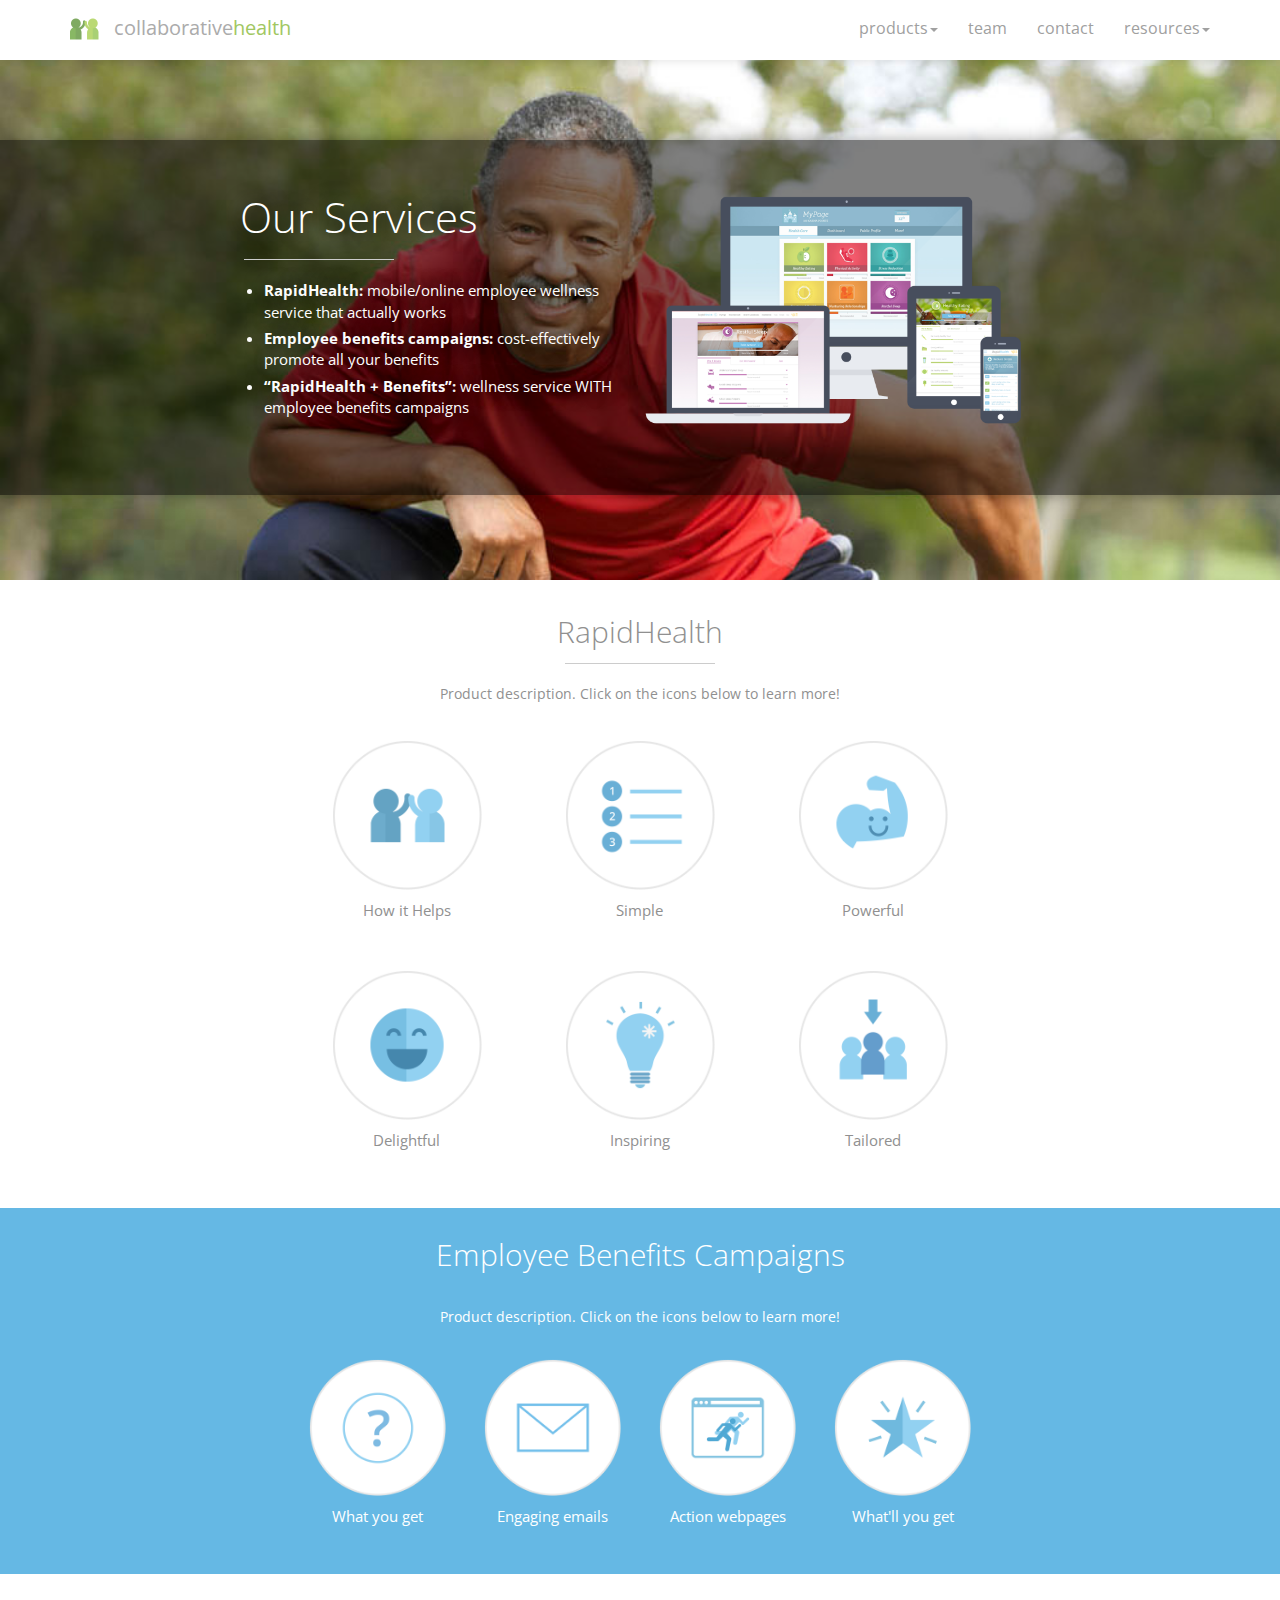
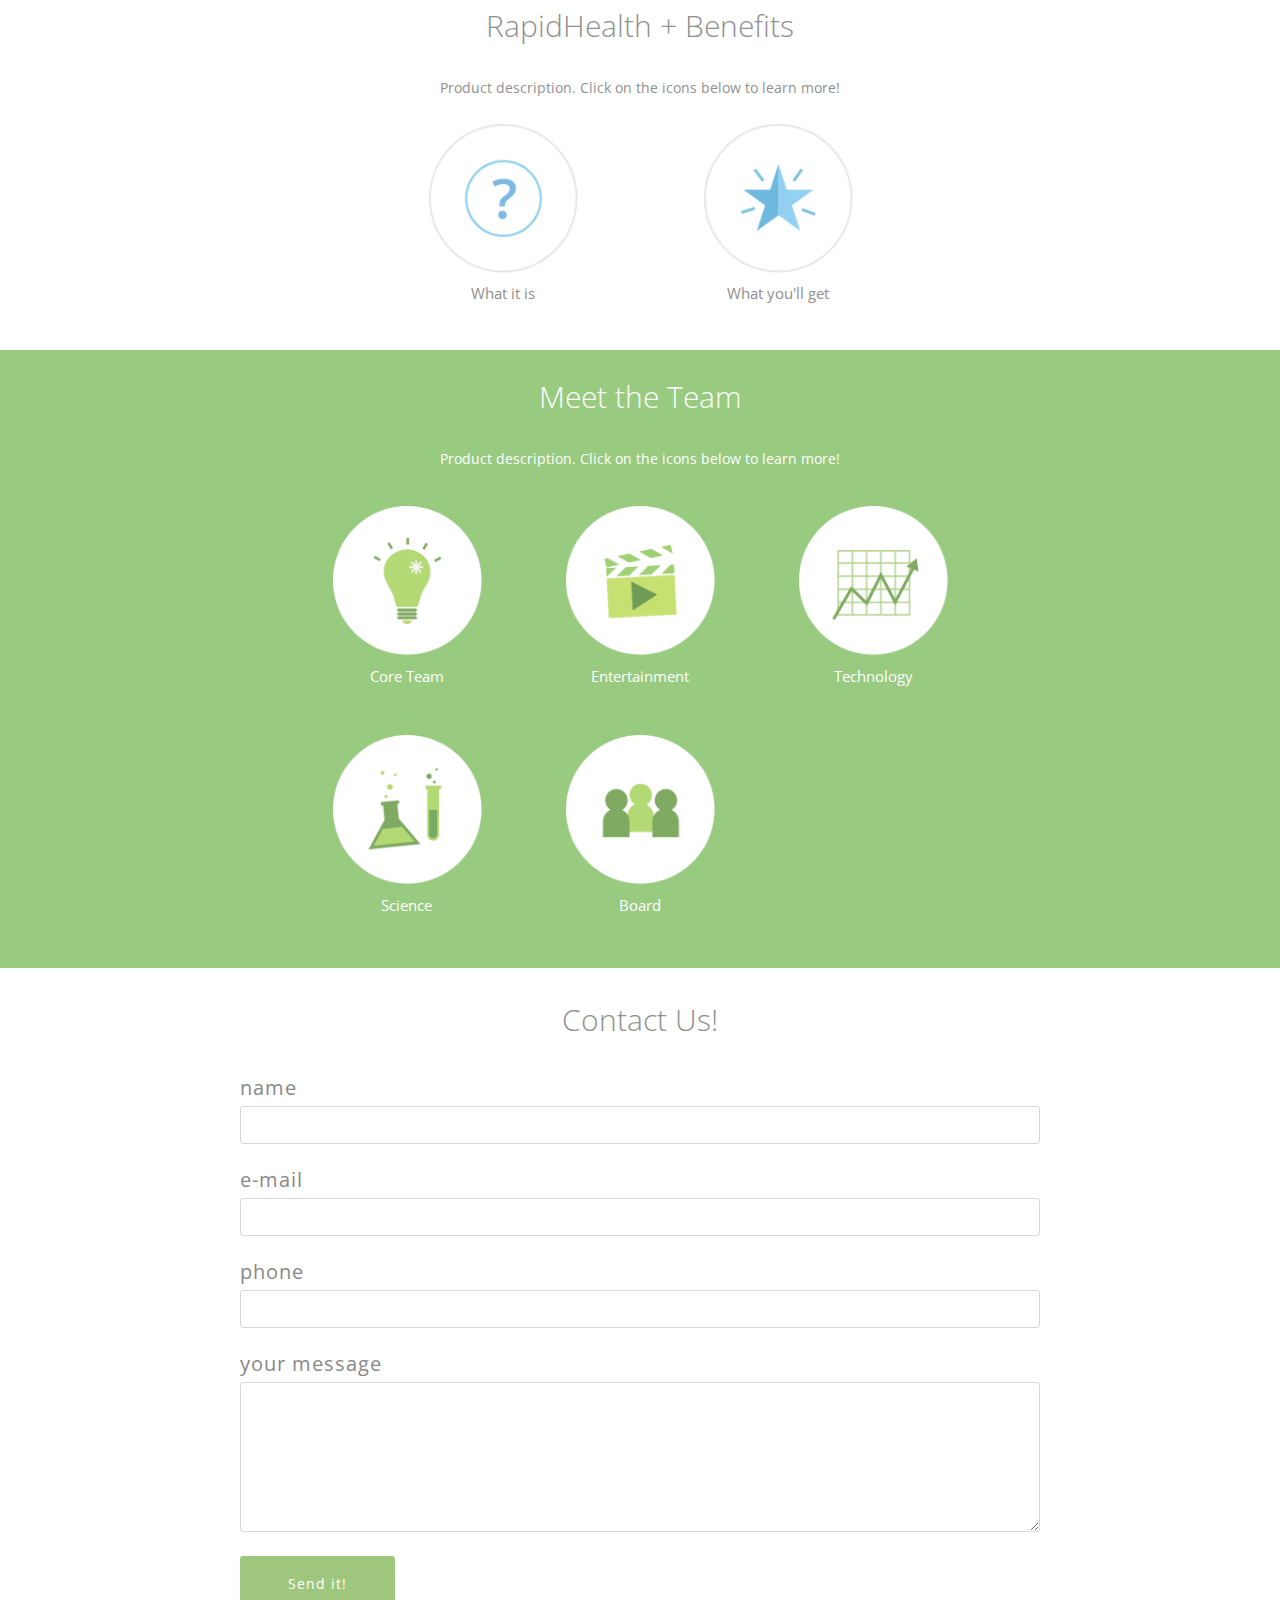
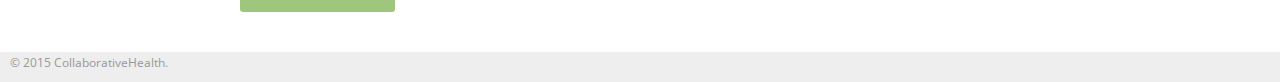
==== commit 6cdeff24: "1st draft" ====
--- a/index.html
+++ b/index.html
@@ -15,6 +15,7 @@
     <link href="css/bootstrap.min.css" rel="stylesheet">
     <link href="css/style.css" rel="stylesheet">
 
+
     <!--[if lt IE 9]><script src="../../assets/js/ie8-responsive-file-warning.js"></script><![endif]-->
 
     <!-- HTML5 shim and Respond.js IE8 support of HTML5 elements and media queries -->
@@ -43,7 +44,7 @@
         <div class="container">
           <!-- LOGO -->
           <div class="navbar-header">
-            <button type="button" class="navbar-toggle" data-toggle="collapse" data-target=".navbar-collapse"><span class="sr-only">Toggle navigation</span>menu</button>
+            <button type="button" class="navbar-toggle" id="selected" data-toggle="collapse" data-target=".navbar-collapse"><span class="sr-only">Toggle navigation</span>menu</button>
             <a data-scroll class="navbar-brand" href="#home">
               <img src="images/logo1.png" />
               <p>collaborative<span>health</span></p>
@@ -55,13 +56,13 @@
             <ul class="nav navbar-nav navbar-right">
               <li class="dropdown"><a class="dropdown-toggle" data-toggle= "dropdown" href="#">products<b class="caret"></b></a data-toggle="collapse" data-target=".navbar-collapse" data-scroll id="link1" href="index.html#rapidhealth-section">
                   <ul class="dropdown-menu">
-                      <li><a href="#">RapidHealth</a></li>
-                      <li><a href="#">Employee benefits campaigns</a></li>
-                      <li><a href="#">RapidHealth + Benefits</a></li>
+                      <li><a href="#rapidhealth">RapidHealth</a></li>
+                      <li><a href="#employee-benefits-campaigns">Employee benefits campaigns</a></li>
+                      <li><a href="#rapidhealth-benefits">RapidHealth + Benefits</a></li>
                   </ul>
               </li>
-              <li><a data-toggle="collapse" data-target=".navbar-collapse" data-scroll id="link2" href="index.html#team-section">team</a></li>
-              <li><a data-toggle="collapse" data-target=".navbar-collapse" data-scroll id="link3" href="index.html#contact-section">contact</a></li>
+              <li><a data-toggle="collapse" data-target=".navbar-collapse" data-scroll id="link2" href="#team">team</a></li>
+              <li><a data-toggle="collapse" data-target=".navbar-collapse" data-scroll id="link3" href="#contact">contact</a></li>
               <li class="dropdown"><a class="dropdown-toggle" data-toggle= "dropdown" href="#">resources<b class="caret"></b></a>
                   <ul class="dropdown-menu">
                       <li><a href="routing-employee-wellness-essentials.html">Employee wellness essentials</a></li>
@@ -76,16 +77,27 @@
 </div>  
 <!--end NAVBAR -->
 
-<section class="intro">
+<div class="link-position" id="home"></div>
+<section class="intro" data-stellar-background-ratio="0.5">
   <div class="shadow">
-    <li>RapidHealth: mobile/online employee wellness service that actually works</li>
-    <li>Employee benefits campaigns:  cost-effectively promote all your benefits</li>
-    <li>“RapidHealth + Benefits”: wellness service WITH employee benefits campaigns</li>
-    <img src="images/intro-screenshot2.png" />
+    <div class="intro-container">
+      <div class="copy-container">
+        <h1 class="intro-header fadeindown" >Our Services</h1>
+        <div class="wow line-animate line" id="intro-line"></div>
+        <ul class="intro-info fadeinup">
+          <li><b>RapidHealth:</b> mobile/online employee wellness service that actually works</li>
+          <li><b>Employee benefits campaigns:</b>  cost-effectively promote all your benefits</li>
+          <li><b>“RapidHealth + Benefits”:</b> wellness service WITH employee benefits campaigns</li>
+        </ul>
+      </div>
+      <img class="fadein" src="images/intro-screenshot2.png" />
+    </div>
   </div>
 </section>
 
+<div class="link-position" id="rapidhealth"></div>
 <section class="rapidhealth">
+<div class="container">
   <h2 class="title">RapidHealth</h2>
   <div class="wow line-animate line"></div>
   <p class="product-description">Product description. Click on the icons below to learn more!</p>
@@ -98,34 +110,42 @@
     </li><li data-toggle="modal" data-target=".tailored"><img src="images/rh-tailored.png" /><p>Tailored</p>
     </li>
   </ul>
-
+</div>
 </section>
 
+<div class="link-position" id="employee-benefits-campaigns"></div>
 <section class="employee-benefits-campaigns">
+<div class="container">
   <h2 class="title">Employee Benefits Campaigns</h2>
   <div class="wow line-animate line" style="background-color:white"></div>
   <p class="product-description">Product description. Click on the icons below to learn more!</p>
   <ul class="icon-sections">
-    <li data-toggle="modal" data-target=".how-it-helps"><img src="images/rh-how-it-helps.png" /><p>What you get</p>
-    </li><li data-toggle="modal" data-target=".simple"><img src="images/rh-simple.png" /><p>Engaging emails</p>
-    </li><li data-toggle="modal" data-target=".powerful"><img src="images/rh-powerful.png" /><p>Action-triggering webpages</p>
-    </li><li data-toggle="modal" data-target=".delightful"><img src="images/rh-delightful.png" /><p>What'll you get</p>
+    <li data-toggle="modal" data-target=".what-you-get"><img src="images/rh-what-you-get.png" /><p>What you get</p>
+    </li><li data-toggle="modal" data-target=".engaging-emails"><img src="images/rh-email.png" /><p>Engaging emails</p>
+    </li><li data-toggle="modal" data-target=".action-webpages"><img src="images/rh-action-web.png" /><p>Action webpages</p>
+    </li><li data-toggle="modal" data-target=".what-will-you-get"><img src="images/rh-star.png" /><p>What'll you get</p>
     </li>
   </ul>
+</div>
 </section>
 
+<div class="link-position" id="rapidhealth-benefits"></div>
 <section class="rapidhealth-benefits">
+<div class="container">
   <h2 class="title">RapidHealth + Benefits</h2>
   <div class="wow line-animate line"></div>
   <p class="product-description">Product description. Click on the icons below to learn more!</p>
   <ul class="icon-sections">
-    <li data-toggle="modal" data-target=".how-it-helps"><img src="images/rh-how-it-helps.png" /><p>What it is</p>
-    </li><li data-toggle="modal" data-target=".simple"><img src="images/rh-simple.png" /><p>What you'll get</p>
+    <li data-toggle="modal" data-target=".what-it-is"><img src="images/rh-what-you-get.png" /><p>What it is</p>
+    </li><li data-toggle="modal" data-target=".what-will-you-get2"><img src="images/rh-star.png" /><p>What you'll get</p>
     </li>
   </ul>
+</div>
 </section>
 
+<div class="link-position" id="team"></div>
 <section class="team">
+<div class="container">
   <h2 class="title">Meet the Team</h2>
   <div class="wow line-animate line" style="background-color:white"></div>
   <p class="product-description">Product description. Click on the icons below to learn more!</p>
@@ -137,9 +157,50 @@
     </li><li data-toggle="modal" data-target=".board"><img src="images/team-board.png" /><p>Board</p>
     </li>
   </ul>
+</div>
 </section>
 
-
+<div class="link-position" id="contact"></div>
+<section class="contact">
+<div class="container">
+  <h2 class="title">Contact Us!</h2>
+  <div class="wow line-animate line"></div>
+
+  <form accept-charset="UTF-8" action="https://rapidhealth.com/external/ch-contact-form" data-remote="true" id="contact-form" method="post">
+    <div style="margin:0;padding:0;display:inline"><input name="utf8" type="hidden" value="&#x2713;" />
+      <input name="authenticity_token" type="hidden" value="0IDzIe/wjflHLzebxtjBF0yrKmO7f4GHYZUXEmJk6Pc=" />
+    </div>
+    <ol>
+      <li>
+        <label>name</label>
+        <input type="text" name="name">
+      </li>
+      <li>
+        <label>e-mail</label>
+        <input type="text" name="email">
+      </li>
+      <li>
+        <label>phone</label>
+        <input type="text" name="phone">
+      </li>
+      <li>
+        <label>your message</label>
+        <textarea name="message"></textarea>
+      </li>
+      <li>
+        <button type="submit">Send it!</button>
+      </li>
+    </ol>
+  </form>
+</div>
+</section>
+<!-- end CONTACT -->
+
+<!--FOOTER -->
+<section class="footer">
+  <small>© 2015 CollaborativeHealth.</small>
+</section>
+<!-- end FOOTER -->
 
 
 
@@ -183,7 +244,7 @@
                 <!-- SCREENSHOT -->
                 <div class="container">        
                   <div class="screenshot-container">
-                    <img src="images/health-core.jpg" />
+                    <img src="images/carousel-rh/health-core.jpg" />
                   </div>          
                 </div><!-- end SCREENSHOT -->
 
@@ -216,7 +277,7 @@
                 <!-- SCREENSHOT -->
                 <div class="container" id="delightful-2">                 
                   <div class="screenshot-container">
-                    <img src="images/productivity.jpg" />
+                    <img src="images/carousel-rh/productivity.jpg" />
                   </div>
                 </div><!-- end SCREENSHOT -->
 
@@ -251,7 +312,7 @@
                 <!-- SCREENSHOT -->
                 <div class="container">                
                   <div class="screenshot-container">
-                    <img src="images/apple-donut.jpg" />
+                    <img src="images/carousel-rh/apple-donut.jpg" />
                   </div>                 
                 </div><!-- end SCREENSHOT -->
 
@@ -359,7 +420,7 @@
                 <!-- SCREENSHOT -->
                 <div class="container" id="delightful-2">                 
                   <div class="screenshot-container">
-                    <img id="delightful2-image" src="images/delightful2.jpg" />
+                    <img id="delightful2-image" src="images/carousel-rh/delightful2.jpg" />
                   </div>
                   <p id="caption">"First you must admit you have a problem."</p>            
                 </div><!-- end SCREENSHOT -->
@@ -392,7 +453,7 @@
                 <!-- SCREENSHOT -->
                 <div class="container">                
                   <div class="screenshot-container">
-                    <img id="delightful3-image" src="images/delightful3.jpg" />
+                    <img id="delightful3-image" src="images/carousel-rh/delightful3.jpg" />
                   </div>                 
                 </div><!-- end SCREENSHOT -->
 
@@ -423,7 +484,7 @@
                 <!-- SCREENSHOT -->
                 <div class="container">                
                   <div class="screenshot-container">
-                    <img src="images/contest.jpg" />
+                    <img src="images/carousel-rh/contest.jpg" />
                   </div>                 
                 </div><!-- end SCREENSHOT -->
 
@@ -496,7 +557,7 @@
                 <!-- SCREENSHOT -->
                 <div class="container">
                   <div class="screenshot-container">
-                    <img id="simple1-image" src="images/simple1.jpg" />
+                    <img id="simple1-image" src="images/carousel-rh/simple1.jpg" />
                   </div>    
                 </div><!-- end SCREENSHOT -->
 
@@ -528,7 +589,7 @@
                 <!-- SCREENSHOT -->
                 <div class="container">
                   <div class="screenshot-container">
-                    <img id="simple2-image" src="images/simple2.jpg" />
+                    <img id="simple2-image" src="images/carousel-rh/simple2.jpg" />
                   </div>   
                 </div><!-- end SCREENSHOT -->
 
@@ -562,7 +623,7 @@
                 <!-- SCREENSHOT -->
                 <div class="container">
                   <div class="screenshot-container">
-                    <img src="images/ideas-for-you.jpg" />
+                    <img src="images/carousel-rh/ideas-for-you.jpg" />
                   </div>
                 </div><!-- end SCREENSHOT -->
 
@@ -594,7 +655,7 @@
                 <!-- SCREENSHOT -->
                 <div class="container">
                   <div class="screenshot-container" >
-                    <img src="images/actions-checklist.jpg" />
+                    <img src="images/carousel-rh/actions-checklist.jpg" />
                   </div>                  
                 </div><!-- end SCREENSHOT -->
 
@@ -627,7 +688,7 @@
                 <!-- SCREENSHOT -->
                 <div class="container">
                   <div class="screenshot-container">
-                    <img id="simple4-image" src="images/simple4.jpg" />
+                    <img id="simple4-image" src="images/carousel-rh/simple4.jpg" />
                   </div>
                 </div><!-- end SCREENSHOT -->
 
@@ -706,7 +767,7 @@
                   <!-- SCREENSHOT -->
 
                   <div class="screenshot-container">
-                    <img class="powerful-screenshot" src="images/cartoon-hotdog.jpg" />
+                    <img class="powerful-screenshot" src="images/carousel-rh/cartoon-hotdog.jpg" />
                   </div>
 
                   <!-- end SCREENSHOT -->
@@ -731,7 +792,7 @@
                   <!-- SCREENSHOT -->
 
                   <div class="screenshot-container">
-                    <img class="powerful-screenshot" src="images/cartoon-supermarket.jpg" />
+                    <img class="powerful-screenshot" src="images/carousel-rh/cartoon-supermarket.jpg" />
                   </div>
 
                   <!-- end SCREENSHOT -->
@@ -756,7 +817,7 @@
                   <!-- SCREENSHOT -->
 
                   <div class="screenshot-container">
-                    <img class="powerful-screenshot" src="images/cartoon-stress.jpg" />
+                    <img class="powerful-screenshot" src="images/carousel-rh/cartoon-stress.jpg" />
                   </div>
 
                   <!-- end SCREENSHOT -->
@@ -785,7 +846,7 @@
                 <!-- SCREENSHOT -->
                 <div class="container">
                   <div class="screenshot-container">
-                    <img src="images/personalization.jpg" />
+                    <img src="images/carousel-rh/personalization.jpg" />
                   </div>
                 </div><!-- end SCREENSHOT -->
 
@@ -955,7 +1016,7 @@
                   <!-- SCREENSHOT -->
 
                   <div class="screenshot-container">
-                    <img id="tailored-image" src="images/tailored.jpg" />
+                    <img id="tailored-image" src="images/carousel-rh/tailored.jpg" />
                   </div>
 
                   <!-- end SCREENSHOT -->
@@ -1019,7 +1080,7 @@
                   <!-- SCREENSHOT -->
 
                   <div class="screenshot-container">
-                    <img id="tailored-image" src="images/tailored.jpg" />
+                    <img id="tailored-image" src="images/carousel-rh/tailored.jpg" />
                   </div>
 
                   <!-- end SCREENSHOT -->
@@ -1056,35 +1117,757 @@
       </div>
       <!--end TAILORED -->
 
-  </div>
-  <!--end RAPIDHEALTH CAROUSELS -->
-
-  <!--TEAM CAROUSELS -->
-  <div class="team-carousel">
-
-      <!--LEADERSHIP -->
-      <div class="modal fade leadership" tabindex="-1" role="dialog" aria-labelledby="myLargeModalLabel" aria-hidden="true">
+      <!--WHAT YOU GET -->
+      <div class="modal fade what-you-get" tabindex="-1" role="dialog" aria-labelledby="myLargeModalLabel" aria-hidden="true">
 
         <div class="modal-dialog modal-lg">
 
-        <button type="button" class="close" data-dismiss="modal">x</button>
+        
 
           <div class="modal-content">
           
           <!-- Carousel-->
-          <div id="carousel-leadership" class="carousel slide" data-interval="false">
-
+          <div id="carousel-what-you-get" class="carousel slide" data-interval="false">
+
+            <!--carousel top-->
+            <button type="button" class="close" data-dismiss="modal">x</button>
             <!-- TITLE -->
-            <div class="carousel-title"><p>Leadership</p></div>
+            <div class="carousel-title"><p>What you get</p></div>
+            <!-- Dots -->
+            <ol class="carousel-indicators">
+              <li data-target="#carousel-what-you-get" data-slide-to="0" class="active"></li>
+              <li data-target="#carousel-what-you-get" data-slide-to="1"></li>
+            </ol>
 
             <div class="carousel-inner">
               
               <!--ITEM 1 -->
               <div class="item active">
 
+                <p class="screenshot-title">We promote your <span class="highlight">employee benefits</span></p>
+
+                <!-- SCREENSHOT -->
+                <div class="container">        
+                  <div class="screenshot-container">
+                    <img src="images/carousel-rh/whatyouget1.png" />
+                  </div>          
+                </div><!-- end SCREENSHOT -->
+
+                <div class="bullet-outer-container">
+                  <div class="bullet-container">
+                    <ul class="bullet-points">
+                      <li>You pick the employee benefits you want promoted</li>
+                      <li>We study them</li>
+                      <li>We’ll use the right promotional strategy and tools (see next section)</li>
+                      <li>You’ll oversee with no heavy lifting and get the credit</li>
+                    </ul>
+                  </div>
+                </div>
+
+                <div id="readmorecollapse22" class="panel-collapse green collapse">
+                  <div class="panel-body">
+                    <p>You’ve spent a lot of time and money picking and providing employee benefits. Your goal is to attract, retain, and empower the best possible employees. But, as Metlife’s 2014 survey reports, 53% of employees “need more help understanding how their benefits work and how they help meet their needs” (Metlife, p.5).  The importance of employee benefits is growing:</p>
+                    <ul>
+                      <li>43% of employees agree that “Benefits are an important reason why I came to work for my employer,” up from 28% in 2012 (Metlife, p.2).</li>
+                      <li>50% agree that “Benefits are an important reason I remain with my employer,” up from 38% in 2012 (Metlife, p.2).</li>
+                    </ul>
+                    <p>Our promotional campaigns will increase your employee’s understanding, use, and appreciation of your benefits, resulting in a material  increase in your benefits ROI.</p>
+
+                  </div>
+                </div>
+                
+                <div class="read-more"><a data-toggle="collapse" class="btn btn-lg btn-primary" href="#readmorecollapse22" role="button">Read more!</a></div>
+
+              </div>
+
+              <!-- ITEM 2 -->
+              <div class="item">
+
+                <p class="screenshot-title">The <strong>right</strong> mix of <span class="highlight">promotion tools</span></p>
+
+                <!-- SCREENSHOT -->
+                <div class="container" id="delightful-2">                 
+                  <div class="screenshot-container">
+                    <img src="images/carousel-rh/whatyouget2.jpg" />
+                  </div>
+                </div><!-- end SCREENSHOT -->
+
+                <div class="bullet-outer-container">
+                  <div class="bullet-container" style="max-width:500px">
+                    <ul class="bullet-points">
+                      <li>Sophisticated, predictive analytics that provide a personalized employee experience</li>
+                      <li>Tailored, action-focused, and engaging website that is fully mobile</li>
+                      <li>Engaging, high-quality emails that trigger action</li>
+                      <li>Fun posters</li>
+                      <li>Engaging surveys</li>
+                    </ul>
+                  </div>
+                </div>
+
+                <div id="readmorecollapse23" class="panel-collapse green collapse">
+                  <div class="panel-body">
+                    <p>In today’s fast-paced, message crazy world, you need far more ammunition to promote your employee benefits than the typical internal benefits website and HR-produced emails. Most of your emails get ignored.  The typical benefits website is boring and time-consuming to maintain. Even with help from an internal communications team, it can’t compete with all the high-quality marketing messages bombarding your employees.</p>
+                    <p>We’ll help you mount a truly effective employee benefits campaigns. First, we offer a mix of high-quality tools (described above). Second, we use the mix of tools that will best fit your unique culture, employee population, and employee benefits. Third, we’ll measure and prove effectiveness.</p>
+                    <p>You’ll get the credit and do little heavy lifting.</p>
+                  </div>
+                </div>
+
+                 <div class="read-more"><a data-toggle="collapse" class="btn btn-lg btn-primary" href="#readmorecollapse23" role="button">Read more!</a></div>
+
+              </div>
+
+            </div> <!--end .carousel-inner -->
+
+
+            <!--Arrows -->
+
+            <a class="left carousel-control" href="#carousel-what-you-get" data-slide="prev"><img src="images/leftarrowgrey.png" /></a>
+            <a class="right carousel-control" href="#carousel-what-you-get" data-slide="next"><img src="images/rightarrowgrey.png" /></a>
+
+          </div><!-- end CAROUSEL -->
+          
+          </div>
+        </div>
+      </div>
+      <!--end WHAT YOU GET -->
+
+
+      <!--ENGAGING EMAILS -->
+      <div class="modal fade engaging-emails" tabindex="-1" role="dialog" aria-labelledby="myLargeModalLabel" aria-hidden="true">
+
+        <div class="modal-dialog modal-lg">
+
+          <div class="modal-content">
+          
+          <!-- Carousel-->
+          <div id="carousel-engaging-emails" class="carousel slide" data-interval="false">
+
+            <!--carousel top-->
+            <button type="button" class="close" data-dismiss="modal">x</button>
+            <!-- TITLE -->
+            <div class="carousel-title"><p>Engaging Emails</p></div>
+            <!-- Dots -->
+            <ol class="carousel-indicators">
+              <li data-target="#carousel-engaging-emails" data-slide-to="0" class="active"></li>
+              <li data-target="#carousel-engaging-emails" data-slide-to="1"></li>
+              <li data-target="#carousel-engaging-emails" data-slide-to="2"></li>
+            </ol>
+
+            <div class="carousel-inner">
+              
+              <!--ITEM 1 -->
+              <div class="item active">
+
+                <p class="screenshot-title"><span class="highlight">Marketing-quality </span>emails</p>
+
+                <!-- SCREENSHOT -->
+                <div class="container">        
+                  <div class="screenshot-container">
+                    <img src="images/carousel-rh/engagingemails1.png" />
+                  </div>          
+                </div><!-- end SCREENSHOT -->
+
+                <div class="bullet-outer-container">
+                  <div class="bullet-container">
+                    <ul class="bullet-points">
+                      <li>Tailored to your company’s brand and personality</li>
+                      <li>Compelling and engaging subject lines that are “Have to open”</li>
+                      <li>Brief, witty, and inspiring messages</li>
+                      <li>Clear, effective calls-to-action </li>
+                      <li>Integrated into the fully mobile benefits website</li>
+                    </ul>
+                  </div>
+                </div>
+
+                <div id="readmorecollapse24" class="panel-collapse green collapse">
+                  <div class="panel-body">
+                    <p>To grab your employees’ attention, marketers spend billions of dollars each year to create and send high-quality marketing emails. The typical well-intended “benefits communication” email can’t compete; they are ignored or deleted. Our benefits promotion emails are game-changers. We make it easy for you to send personalized, engaging emails that get opened and trigger the actions you want. Our emails are marketing-quality – particularly because we use predictive analytics to personalize the messages and sophisticated marketing techniques.</p>
+                  </div>
+                </div>
+                
+                <div class="read-more"><a data-toggle="collapse" class="btn btn-lg btn-primary" href="#readmorecollapse24" role="button">Read more!</a></div>
+
+              </div>
+
+              <!-- ITEM 2 -->
+              <div class="item">
+
+                <p class="screenshot-title"><span class="highlight">Highly personalized</span> (Example 1)</p>
+
+                <!-- SCREENSHOT -->
+                <div class="container" id="delightful-2">                 
+                  <div class="screenshot-container">
+                    <img src="images/carousel-rh/engagingemails2.png" />
+                  </div>
+                </div><!-- end SCREENSHOT -->
+
+                <div class="bullet-outer-container">
+                  <div class="bullet-container" style="max-width:500px">
+                    <ul class="bullet-points">
+                      <li>This version is for a 25-year old not contributing to his 401K</li>
+                      <li>We use predictive analytics to personalize by age, interests, and many other categories</li>
+                      <li>Personalization of message substantially increases your influence</li>
+                    </ul>
+                  </div>
+                </div>
+
+                <div id="readmorecollapse25" class="panel-collapse green collapse">
+                  <div class="panel-body">
+                    <p>The 401K email above and the one in the next section [add link to the other section?]  show how we use predictive analytics and marketing-campaign quality creativity to send personalized, engaging, and action-triggering emails. These 2 sample emails trigger action by showing how much each employee’s personal 401k will appreciate over time, and by offering images that will appeal to each age group and gender. The version above is for a 25 year-old male. The next section shows the version for a 45 year-old.</p>
+                  </div>
+                </div>
+
+                 <div class="read-more"><a data-toggle="collapse" class="btn btn-lg btn-primary" href="#readmorecollapse25" role="button">Read more!</a></div>
+
+              </div>
+
+              <!-- ITEM 3 -->
+              <div class="item">
+
+                <p class="screenshot-title"><span class="highlight">Highly personalized</span> (Example 2)</p>
+
+                <!-- SCREENSHOT -->
+                <div class="container" id="delightful-2">                 
+                  <div class="screenshot-container">
+                    <img src="images/carousel-rh/engagingemails3.png" />
+                  </div>
+                </div><!-- end SCREENSHOT -->
+
+                <div class="bullet-outer-container">
+                  <div class="bullet-container" style="max-width:500px">
+                    <ul class="bullet-points">
+                      <li>This version is for a 45-year old not contributing to his 401K</li>
+                      <li>Predictive analytics make emails far more engaging and influential</li>
+                      <li>Notice the change in number and image from the similar email to the 25 year-old man in the prior example.</li>
+                    </ul>
+                  </div>
+                </div>
+
+                <div id="readmorecollapse26" class="panel-collapse green collapse">
+                  <div class="panel-body">
+                    <p>The email above and the email in the prior section [add link to the other section?]  highlight how we use predictive analytics and marketing-campaign quality creativity to send personalized, engaging, and action-triggering emails. These 2 sample emails trigger action by showing how much each employee’s personal 401k will appreciate over time, and by offering images that will appeal to each age group and gender. The version above is for a 45 year-old male. The previous section shows the version for a 25 year-old male.</p>
+                  </div>
+                </div>
+
+                 <div class="read-more"><a data-toggle="collapse" class="btn btn-lg btn-primary" href="#readmorecollapse26" role="button">Read more!</a></div>
+
+              </div>
+
+            </div> <!--end .carousel-inner -->
+
+
+            <!--Arrows -->
+
+            <a class="left carousel-control" href="#carousel-engaging-emails" data-slide="prev"><img src="images/leftarrowgrey.png" /></a>
+            <a class="right carousel-control" href="#carousel-engaging-emails" data-slide="next"><img src="images/rightarrowgrey.png" /></a>
+
+          </div><!-- end CAROUSEL -->
+          
+          </div>
+        </div>
+      </div>
+      <!--end ENGAGING EMAILS -->
+
+      <!--ACTION WEBPAGES-->
+      <div class="modal fade action-webpages" tabindex="-1" role="dialog" aria-labelledby="myLargeModalLabel" aria-hidden="true">
+
+        <div class="modal-dialog modal-lg">
+
+          <div class="modal-content">
+          
+          <!-- Carousel-->
+          <div id="carousel-action-webpages" class="carousel slide" data-interval="false">
+
+            <!--carousel top-->
+            <button type="button" class="close" data-dismiss="modal">x</button>
+            <!-- TITLE -->
+            <div class="carousel-title"><p>Action Web Pages</p></div>
+            <!-- Dots -->
+            <ol class="carousel-indicators">
+              <li data-target="#carousel-action-webpages" data-slide-to="0" class="active"></li>
+              <li data-target="#carousel-action-webpages" data-slide-to="1"></li>
+            </ol>
+
+            <div class="carousel-inner">
+              
+              <!--ITEM 1 -->
+              <div class="item active">
+
+                <p class="screenshot-title">Webpages that <span class="highlight">trigger action</span></p>
+
+                <!-- SCREENSHOT -->
+                <div class="container">        
+                  <div class="screenshot-container">
+                    <img src="images/carousel-rh/actionwebpages1.png" />
+                  </div>          
+                </div><!-- end SCREENSHOT -->
+
+                <div class="bullet-outer-container">
+                  <div class="bullet-container">
+                    <ul class="bullet-points">
+                      <li>We organize your benefits from the employee’s perspective.</li>
+                      <li>Employees get:</li>
+                      <li>One stop for everything they need in specific areas like Elder Care not just a summary of your benefits</li>
+                      <li>Helpful tips and resources that supplement your benefits</li>
+                      <li>You get: Greater benefits usage and more productive employees</li>
+                    </ul>
+                  </div>
+                </div>
+
+                <div id="readmorecollapse27" class="panel-collapse green collapse">
+                  <div class="panel-body">
+                    <p>Unfortunately, the typical employee benefits website is not sufficiently clear and engaging. This is a missed opportunity and problem because, as Metlife’s 2014 survey reports, 53% of employees “need more help understanding how their benefits work and how they help meet their needs” (Metlife, p.5).  Of all the education and communications options for “selecting and enrolling in benefits”, employees picked a “benefits website” as the most helpful (Metlife, p.17).</p>
+                    <p>Plus, employers typically organize the communications of benefits from the employer’s perspective, not from the employees’ perspective. If you scrutinize the sections in the Elder Care page above, you’ll see that we offer employees a single resource for successfully helping their aging loved ones – not just a summary of your elder care benefits.</p>
+                    <p>Don’t feel bad if your website is not great. Creating an engaging website is expensive and a ton of work. We’ve solved this problem. We can provide you a fully mobile, engaging employee benefits website for less than the cost of creating one yourself. Instead of you spending weeks creating it and then many days updating it, we’ll do all the heavy lifting. You oversee and get the credit.</p>
+                  </div>
+                </div>
+                
+                <div class="read-more"><a data-toggle="collapse" class="btn btn-lg btn-primary" href="#readmorecollapse27" role="button">Read more!</a></div>
+
+              </div>
+
+              <!-- ITEM 2 -->
+              <div class="item">
+
+                <p class="screenshot-title">Fully <span class="highlight">mobile</span></p>
+
+                <!-- SCREENSHOT -->
+                <div class="container" id="delightful-2">                 
+                  <div class="screenshot-container">
+                    <img style="max-width: 320px;" src="images/carousel-rh/actionwebpages2.png" />
+                  </div>
+                </div><!-- end SCREENSHOT -->
+
+                <div class="bullet-outer-container">
+                  <div class="bullet-container" style="max-width:500px">
+                    <ul class="bullet-points">
+                      <li>Easy access and use from any device with internet access</li>
+                      <li>Mobile phones, tablets, laptops & desktops</li>
+                      <li>Same simple, delightful, and effective experience on all screen sizes</li>
+                    </ul>
+                  </div>
+                </div>
+
+                <div id="readmorecollapse28" class="panel-collapse green collapse">
+                  <div class="panel-body">
+                    <p>Your employees are using their mobile phones like crazy. If you want to inspire them to better use their benefits, you must reach out to them through their mobile phones. But, you must also give them a great experience on their laptops and desktops. This poses a big challenge for your employee benefits website. Offering a website that works equally well on all screens sizes is time-consuming and expensive.</p>
+                    <p>We have solved that problem. We can provide you a fully mobile, engaging employee benefits website for less than the cost of your creating one yourself. Plus, instead of you spending weeks creating it and then many days updating it, we’ll do all the hard work with direction from you. You get the credit.</p>
+                  </div>
+                </div>
+
+                 <div class="read-more"><a data-toggle="collapse" class="btn btn-lg btn-primary" href="#readmorecollapse28" role="button">Read more!</a></div>
+
+              </div>
+
+            </div> <!--end .carousel-inner -->
+
+
+            <!--Arrows -->
+
+            <a class="left carousel-control" href="#carousel-action-webpages" data-slide="prev"><img src="images/leftarrowgrey.png" /></a>
+            <a class="right carousel-control" href="#carousel-action-webpages" data-slide="next"><img src="images/rightarrowgrey.png" /></a>
+
+          </div><!-- end CAROUSEL -->
+          
+          </div>
+        </div>
+      </div>
+      <!--end ACTION WEB PAGES -->
+
+
+      <!--WHAT'LL YOU GET-->
+      <div class="modal fade what-will-you-get" tabindex="-1" role="dialog" aria-labelledby="myLargeModalLabel" aria-hidden="true">
+
+        <div class="modal-dialog modal-lg">
+
+          <div class="modal-content">
+          
+          <!-- Carousel-->
+          <div id="carousel-what-will-you-get" class="carousel slide" data-interval="false">
+
+            <!--carousel top-->
+            <button type="button" class="close" data-dismiss="modal">x</button>
+            <!-- TITLE -->
+            <div class="carousel-title"><p>What'll you get</p></div>
+            <!-- Dots -->
+            <ol class="carousel-indicators">
+              <li data-target="#carousel-what-will-you-get" data-slide-to="0" class="active"></li>
+              <li data-target="#carousel-what-will-you-get" data-slide-to="1"></li>
+            </ol>
+
+            <div class="carousel-inner">
+              
+              <!--ITEM 1 -->
+              <div class="item active">
+
+                <p class="screenshot-title">Greater use and appreciation of <span class="highlight">benefits</span></p>
+
+                <!-- SCREENSHOT -->
+                <div class="container">        
+                  <div class="screenshot-container">
+                    <img src="images/carousel-rh/whatwillyouget1.jpg" />
+                  </div>          
+                </div><!-- end SCREENSHOT -->
+
+                <div class="bullet-outer-container">
+                  <div class="bullet-container">
+                    <ul class="bullet-points">
+                      <li>Employees will better understand their benefits</li>
+                      <li>They will use their benefits more often and more effectively</li>
+                      <li>They will better appreciate their benefits</li>
+                      <li>You’ll be able to attract and retain even stronger employees</li>
+                    </ul>
+                  </div>
+                </div>
+
+                <div id="readmorecollapse29" class="panel-collapse green collapse">
+                  <div class="panel-body">
+                    <p>You’ve spent a lot of time and money picking and providing employee benefits. Your primary goal is to attract, retain, and empower the strongest employees. But, as Metlife’s 2014 survey reports, 53% of employees “need more help understanding how their benefits work and how they help meet their needs” (Metlife, p.5).  The importance of employee benefits is growing:</p>
+                    <ul>
+                      <li>43% of employees agree that “Benefits are an important reason why I came to work for my employer,” up from 28% in 2012 (Metlife, p.2).</li>
+                      <li>50% agree that “Benefits are an important reason I remain with my employer,” up from 38% in 2012 (Metlife, p.2).</li>
+                    </ul>
+                    <p>Our benefits campaigns will increase your employee’s understanding, use, and appreciation of your benefits. This will materially increase your employee benefits ROI.</p>
+                  </div>
+                </div>
+                
+                <div class="read-more"><a data-toggle="collapse" class="btn btn-lg btn-primary" href="#readmorecollapse29" role="button">Read more!</a></div>
+
+              </div>
+
+              <!-- ITEM 2 -->
+              <div class="item">
+
+                <p class="screenshot-title">More time for other <span class="highlight">important tasks</span></p>
+
+                <!-- SCREENSHOT -->
+                <div class="container" id="delightful-2">                 
+                  <div class="screenshot-container">
+                    <img src="images/carousel-rh/whatwillyouget2.jpg" />
+                  </div>
+                </div><!-- end SCREENSHOT -->
+
+                <div class="bullet-outer-container">
+                  <div class="bullet-container" style="max-width:500px">
+                    <ul class="bullet-points">
+                      <li>You’ll spend far less time communicating and promoting benefits</li>
+                      <li>You’ll oversee with no heavy lifting and get the credit</li>
+                      <li>You can spend more time on tweaking your benefits strategy so it works even better</li>
+                      <li>Your supervisors will appreciate getting personalized, engaging messages</li>
+                    </ul>
+                  </div>
+                </div>
+
+                <div id="readmorecollapse30" class="panel-collapse green collapse">
+                  <div class="panel-body">
+                    <p>Most HR professionals are not trained as marketers, interactive designers, software developers, behavioral scientists, and entertainers. Many are, however, trained to relate well to employees and set the right benefits strategy. By using our employee benefits campaigns, you’ll have more time to play to your strengths, because far less time and energy will be devoted to promoting and explaining employee benefits. Instead, you can focus on other important issues.</p>
+                  </div>
+                </div>
+
+                 <div class="read-more"><a data-toggle="collapse" class="btn btn-lg btn-primary" href="#readmorecollapse30" role="button">Read more!</a></div>
+
+              </div>
+
+            </div> <!--end .carousel-inner -->
+
+
+            <!--Arrows -->
+
+            <a class="left carousel-control" href="#carousel-what-will-you-get" data-slide="prev"><img src="images/leftarrowgrey.png" /></a>
+            <a class="right carousel-control" href="#carousel-what-will-you-get" data-slide="next"><img src="images/rightarrowgrey.png" /></a>
+
+          </div><!-- end CAROUSEL -->
+          
+          </div>
+        </div>
+      </div>
+      <!--end WHAT'LL YOU GET -->
+
+
+      <!--WHAT IT IS-->
+      <div class="modal fade what-it-is" tabindex="-1" role="dialog" aria-labelledby="myLargeModalLabel" aria-hidden="true">
+
+        <div class="modal-dialog modal-lg">
+
+          <div class="modal-content">
+          
+          <!-- Carousel-->
+          <div id="carousel-what-it-is" class="carousel slide" data-interval="false">
+
+            <!--carousel top-->
+            <button type="button" class="close" data-dismiss="modal">x</button>
+            <!-- TITLE -->
+            <div class="carousel-title"><p>What it is</p></div>
+            <!-- Dots -->
+            <ol class="carousel-indicators">
+              <li data-target="#carousel-what-it-is" data-slide-to="0" class="active"></li>
+              <li data-target="#carousel-what-it-is" data-slide-to="1"></li>
+            </ol>
+
+            <div class="carousel-inner">
+              
+              <!--ITEM 1 -->
+              <div class="item active">
+
+                <p class="screenshot-title">Robust <span class="highlight">employee wellness</span> program + <span class="highlight">effective benefits</span> campaigns</p>
+
+                <!-- SCREENSHOT -->
+                <div class="container">        
+                  <div class="screenshot-container">
+                    <img src="images/carousel-rh/" />
+                  </div>          
+                </div><!-- end SCREENSHOT -->
+
+                <div class="bullet-outer-container">
+                  <div class="bullet-container">
+                    <ul class="bullet-points">
+                      <li>A robust employee wellness service, RapidHealth (more fully described in this part of the website)</li>
+                      <li>Effective employee benefits campaigns with action-trigger benefits pages (more fully described in this part of the website) integrated into RapidHealth</li>
+                      <li>One stream of high-quality, personalized emails for both wellness and benefits promotions so you speak with one, clear, engaging, and influential voice</li>
+                    </ul>
+                  </div>
+                </div>
+
+                <div id="readmorecollapse31" class="panel-collapse green collapse">
+                  <div class="panel-body">
+                    <p>RapidHealth + benefits is the only fully mobile software service that combines robust employee wellness with effective benefits promotion campaigns. It integrates an action-triggering employee benefits website into a powerful employee wellness service. It streamlines all your employee benefit efforts in a way that improves overall ROI while lowering costs. This frees up budget and time for other important issues.</p>
+                  </div>
+                </div>
+                
+                <div class="read-more"><a data-toggle="collapse" class="btn btn-lg btn-primary" href="#readmorecollapse31" role="button">Read more!</a></div>
+
+              </div>
+
+              <!-- ITEM 2 -->
+              <div class="item">
+
+                <p class="screenshot-title">More time for other <span class="highlight">important tasks</span></p>
+
+                <!-- SCREENSHOT -->
+                <div class="container" id="delightful-2">                 
+                  <div class="screenshot-container">
+                    <img src="images/carousel-rh/" />
+                  </div>
+                </div><!-- end SCREENSHOT -->
+
+                <div class="bullet-outer-container">
+                  <div class="bullet-container" style="max-width:500px">
+                    <ul class="bullet-points">
+                      <li>You’ll spend far less time communicating and promoting benefits</li>
+                      <li>You’ll oversee with no heavy lifting and get the credit</li>
+                      <li>You can spend more time on tweaking your benefits strategy so it works even better</li>
+                      <li>Your supervisors will appreciate getting personalized, engaging messages</li>
+                    </ul>
+                  </div>
+                </div>
+
+                <div id="readmorecollapse32" class="panel-collapse green collapse">
+                  <div class="panel-body">
+                    <p>Most HR professionals are not trained as marketers, interactive designers, software developers, behavioral scientists, and entertainers. Many are, however, trained to relate well to employees and set the right benefits strategy. By using our employee benefits campaigns, you’ll have more time to play to your strengths, because far less time and energy will be devoted to promoting and explaining employee benefits. Instead, you can focus on other important issues.</p>
+                  </div>
+                </div>
+
+                 <div class="read-more"><a data-toggle="collapse" class="btn btn-lg btn-primary" href="#readmorecollapse32" role="button">Read more!</a></div>
+
+              </div>
+
+            </div> <!--end .carousel-inner -->
+
+
+            <!--Arrows -->
+
+            <a class="left carousel-control" href="#carousel-what-it-is" data-slide="prev"><img src="images/leftarrowgrey.png" /></a>
+            <a class="right carousel-control" href="#carousel-what-it-is" data-slide="next"><img src="images/rightarrowgrey.png" /></a>
+
+          </div><!-- end CAROUSEL -->
+          
+          </div>
+        </div>
+      </div>
+      <!--end WHAT IT IS -->
+
+
+      <!--WHAT YOU'll GET-->
+      <div class="modal fade what-will-you-get2" tabindex="-1" role="dialog" aria-labelledby="myLargeModalLabel" aria-hidden="true">
+
+        <div class="modal-dialog modal-lg">
+
+          <div class="modal-content">
+          
+          <!-- Carousel-->
+          <div id="carousel-what-will-you-get2" class="carousel slide" data-interval="false">
+
+            <!--carousel top-->
+            <button type="button" class="close" data-dismiss="modal">x</button>
+            <!-- TITLE -->
+            <div class="carousel-title"><p>What you'll get</p></div>
+            <!-- Dots -->
+            <ol class="carousel-indicators">
+              <li data-target="#carousel-what-will-you-get2" data-slide-to="0" class="active"></li>
+              <li data-target="#carousel-what-will-you-get2" data-slide-to="1"></li>
+              <li data-target="#carousel-what-will-you-get2" data-slide-to="2"></li>
+            </ol>
+
+            <div class="carousel-inner">
+              
+              <!--ITEM 1 -->
+              <div class="item active">
+
+                <p class="screenshot-title">Lower <span class="highlight">health care costs</span></p>
+
+                <!-- SCREENSHOT -->
+                <div class="container">        
+                  <div class="screenshot-container">
+                    <img src="images/carousel-rh/whatyouwillget1.jpg" />
+                  </div>          
+                </div><!-- end SCREENSHOT -->
+
+                <div class="bullet-outer-container">
+                  <div class="bullet-container">
+                    <ul class="bullet-points">
+                      <li>Healthier biomarkers — blood pressure, blood glucose, cholesterol, triglycerides, and body fat – leads to  less spending on type 2 diabetes, hypertension, and heart conditions</li>
+                      <li>Relieving minor cases of anxiety and depression reduces mental health costs and increases productivity</li>
+                      <li>Preventing and relieving musculoskeletal injuries, particularly back pain, materially reduces costs</li>
+                    </ul>
+                  </div>
+                </div>
+
+                <div id="readmorecollapse33" class="panel-collapse green collapse">
+                  <div class="panel-body">
+                    <p>RapidHealth will improve your employees’ biomarkers — blood pressure, blood glucose, cholesterol, triglycerides, and body fat. This will lower your spending on type 2 diabetes and heart conditions in two ways: prevent relatively healthy employees from becoming more expensive; and reducing the costs from already unhealthy employees. Averting Type 2 diabetes in one pre-diabetic employee will save you about $8,000 annually. Preventing one employee with high cholesterol from needing bypass surgery will save you about $40,000.</p>
+                    <p>RapidHealth will relieve and prevent minor cases of anxiety and depression by getting more people physically active, improving their social health (particularly by fostering greater nurturing relationships), and enhancing their emotional health. If one employee avoids depression, you’ll save about $1,800 annually in direct medical costs and even more in increased productivity: about 85% of the cost of depression is the result of reduced productivity.</p>
+                    <p>RapidHealth will prevent and relieve some musculoskeletal injuries, particularly back pain. It will help people use a mix of self-massage and corrective movements. If one employee avoids back surgery, you’ll save about $40,000 in medical costs plus many lost work days.</p>
+                  </div>
+                </div>
+                
+                <div class="read-more"><a data-toggle="collapse" class="btn btn-lg btn-primary" href="#readmorecollapse33" role="button">Read more!</a></div>
+
+              </div>
+
+              <!-- ITEM 2 -->
+              <div class="item">
+
+                <p class="screenshot-title">Greater <span class="highlight">productivity</span></p>
+
+                <!-- SCREENSHOT -->
+                <div class="container" id="delightful-2">                 
+                  <div class="screenshot-container">
+                    <img src="images/carousel-rh/whatyouwillget2.jpg" />
+                  </div>
+                </div><!-- end SCREENSHOT -->
+
+                <div class="bullet-outer-container">
+                  <div class="bullet-container" style="max-width:500px">
+                    <ul class="bullet-points">
+                      <li>Stronger Health Cores improve productivity by giving people greater energy, boosting their immune systems, improving their mental acuity (creativity and memory), and enhancing their social, collaboration, and communication skills.</li>
+                      <li>Greater use of employee benefits improves productivity, for example, participating in a 401K prevents financial-related stress.</li>
+                      <li>Being able to attract and retain stronger employees improves productivity</li>
+                    </ul>
+                  </div>
+                </div>
+
+                <div id="readmorecollapse34" class="panel-collapse green collapse">
+                  <div class="panel-body">
+                    <p>RapidHealth will strengthen your employees’ Health Cores. This improves productivity in the following ways:</p>
+                    <ul>
+                      <li>Healthy eating is essential for physiological health, physical, and mental energy</li>
+                      <li>Physical activity is essential for physiological health, physical, and mental energy; and enhances mental acuity – i.e. creativity and memory.</li>
+                      <li>Stress reduction is essential for physiological health, physical, and mental energy; and enhances mental acuity – i.e. creativity and memory.</li>
+                      <li>Social health is essential for physiological health, physical, and mental energy; and enhances collaboration/communication skills and team work.</li>
+                      <li>Emotional health is essential for physiological health, physical, and mental energy; and enhances collaboration/communication skills and team work.</li>
+                      <li>Restful sleep is essential for physiological health, physical, and mental energy; and enhances mental acuity – i.e. creativity and memory.</li>
+                    </ul>
+                    <p>By increasing your employees’ use and appreciation of their benefits, RapidHealth will empower you to attract and retain even stronger employees. Strong, intrinsically drive</p>
+                  </div>
+                </div>
+
+                 <div class="read-more"><a data-toggle="collapse" class="btn btn-lg btn-primary" href="#readmorecollapse34" role="button">Read more!</a></div>
+
+              </div>
+
+
+              <!-- ITEM 3 -->
+              <div class="item">
+
+                <p class="screenshot-title"><span class="highlight">Greater ROI</span> from your employee benefits</p>
+
+                <!-- SCREENSHOT -->
+                <div class="container" id="delightful-2">                 
+                  <div class="screenshot-container">
+                    <img src="images/carousel-rh/whatyouwillget3.jpg" />
+                  </div>
+                </div><!-- end SCREENSHOT -->
+
+                <div class="bullet-outer-container">
+                  <div class="bullet-container" style="max-width:500px">
+                    <ul class="bullet-points">
+                      <li>Two effective services – wellness and benefits promotion – for the price of one</li>
+                      <li>Lower overall employee benefits costs</li>
+                      <li>Improve your ability to attract and retain strong employees</li>
+                      <li>More time and money for other benefit-related challenges like tweaking what benefits to provide.</li>
+                    </ul>
+                  </div>
+                </div>
+
+                <div id="readmorecollapse35" class="panel-collapse green collapse">
+                  <div class="panel-body">
+                    <p>RapidHealth will strengthen your employees’ Health Cores. This improves productivity in the following ways:</p>
+                    <ul>
+                      <li>RapidHealth + Benefits provides two valuable services – employee wellness and benefits promotion – for the price of one. Using it will reduce your overall employee benefit costs, while also improving your ability to attract and retain even stronger employees. And, it will free up money and time that you can use for other important benefits-related challenges.</li>
+                      <li>Most HR professionals are not trained as marketers, interactive designers, software developers, behavioral scientists, and entertainers. Many are, however, trained to relate well to employees and set the right benefits strategy. By using our employee benefits campaigns, you’ll have more time to play to your strengths, because far less time and energy will be devoted to promoting and explaining employee benefits. Instead, you can focus on other important issues.</li>
+                    </ul>
+                    <p>By increasing your employees’ use and appreciation of their benefits, RapidHealth will empower you to attract and retain even stronger employees. Strong, intrinsically drive</p>
+                  </div>
+                </div>
+
+                 <div class="read-more"><a data-toggle="collapse" class="btn btn-lg btn-primary" href="#readmorecollapse35" role="button">Read more!</a></div>
+
+              </div>
+
+            </div> <!--end .carousel-inner -->
+
+
+            <!--Arrows -->
+
+            <a class="left carousel-control" href="#carousel-what-will-you-get2" data-slide="prev"><img src="images/leftarrowgrey.png" /></a>
+            <a class="right carousel-control" href="#carousel-what-will-you-get2" data-slide="next"><img src="images/rightarrowgrey.png" /></a>
+
+          </div><!-- end CAROUSEL -->
+          
+          </div>
+        </div>
+      </div>
+      <!--end WHAT YOU'LL GET -->
+
+  </div>
+  <!--end RAPIDHEALTH CAROUSELS -->
+
+  <!--TEAM CAROUSELS -->
+  <div class="team-carousel">
+
+      <!--LEADERSHIP -->
+      <div class="modal fade leadership" tabindex="-1" role="dialog" aria-labelledby="myLargeModalLabel" aria-hidden="true">
+
+        <div class="modal-dialog modal-lg">
+
+        <button type="button" class="close" data-dismiss="modal">x</button>
+
+          <div class="modal-content">
+          
+          <!-- Carousel-->
+          <div id="carousel-leadership" class="carousel slide" data-interval="false">
+
+            <!-- TITLE -->
+            <div class="carousel-title"><p>Leadership</p></div>
+
+            <div class="carousel-inner">
+              
+              <!--ITEM 1 -->
+              <div class="item active">
+
                 <div class="bio">
                   <div class="photo-container">
-                    <img src="images/bio-elliot.png" />
+                    <img src="images/carousel-bio/bio-elliot.png" />
                   </div>
 
                   <div class="bio-container">
@@ -1114,7 +1897,7 @@
 
                 <div class="bio">
                   <div class="photo-container">
-                    <img src="images/bio-loren.png" />
+                    <img src="images/carousel-bio/bio-loren.png" />
                   </div>
 
                   <div class="bio-container">
@@ -1145,7 +1928,7 @@
                 <div class="bio">
                     
                     <div class="photo-container">
-                      <img src="images/bio-lucas.png" />
+                      <img src="images/carousel-bio/bio-lucas.png" />
                     </div>
 
                     <div class="bio-container">
@@ -1176,7 +1959,7 @@
                 <div class="bio">
                     
                     <div class="photo-container">
-                      <img src="images/bio-paul.png" />
+                      <img src="images/carousel-bio/bio-paul.png" />
                     </div>
 
                     <div class="bio-container">
@@ -1203,7 +1986,7 @@
                 <div class="bio">
                     
                     <div class="photo-container">
-                      <img src="images/bio-pria.png" />
+                      <img src="images/carousel-bio/bio-pria.png" />
                     </div>
 
                     <div class="bio-container">
@@ -1231,7 +2014,7 @@
                 <div class="bio">
                     
                     <div class="photo-container">
-                      <img src="images/bio-cyndi.png" />
+                      <img src="images/carousel-bio/bio-cyndi.png" />
                     </div>
 
                     <div class="bio-container">
@@ -1251,7 +2034,7 @@
                 <div class="bio">
                     
                     <div class="photo-container">
-                      <img src="images/bio-adam.png" />
+                      <img src="images/carousel-bio/bio-adam.png" />
                     </div>
 
                     <div class="bio-container">
@@ -1312,7 +2095,7 @@
 
                 <div class="bio">
                   <div class="photo-container">
-                    <img src="images/bio-rob.png" />
+                    <img src="images/carousel-bio/bio-rob.png" />
                   </div>
 
                   <div class="bio-container">
@@ -1351,7 +2134,7 @@
 
                 <div class="bio">
                   <div class="photo-container">
-                    <img src="images/bio-jeff.png" />
+                    <img src="images/carousel-bio/bio-jeff.png" />
                   </div>
 
                   <div class="bio-container">
@@ -1385,7 +2168,7 @@
                 <div class="bio">
                     
                     <div class="photo-container">
-                      <img src="images/bio-kim.png" />
+                      <img src="images/carousel-bio/bio-kim.png" />
                     </div>
 
                     <div class="bio-container">
@@ -1416,7 +2199,7 @@
                 <div class="bio">
                     
                     <div class="photo-container">
-                      <img src="images/bio-deborah.png" />
+                      <img src="images/carousel-bio/bio-deborah.png" />
                     </div>
 
                     <div class="bio-container">
@@ -1485,7 +2268,7 @@
 
                 <div class="bio">
                   <div class="photo-container">
-                    <img src="images/bio-lucas.png" />
+                    <img src="images/carousel-bio/bio-lucas.png" />
                   </div>
 
                   <div class="bio-container">
@@ -1514,7 +2297,7 @@
 
                 <div class="bio">
                   <div class="photo-container">
-                    <img src="images/bio-paul.png" />
+                    <img src="images/carousel-bio/bio-paul.png" />
                   </div>
 
                   <div class="bio-container">
@@ -1544,7 +2327,7 @@
                 <div class="bio">
                     
                     <div class="photo-container">
-                      <img src="images/bio-gil.png" />
+                      <img src="images/carousel-bio/bio-gil.png" />
                     </div>
 
                     <div class="bio-container">
@@ -1574,7 +2357,7 @@
                 <div class="bio">
                     
                     <div class="photo-container">
-                      <img src="images/bio-joseph.png" />
+                      <img src="images/carousel-bio/bio-joseph.png" />
                     </div>
 
                     <div class="bio-container">
@@ -1639,7 +2422,7 @@
 
                 <div class="bio">
                   <div class="photo-container">
-                    <img src="images/bio-june.png" />
+                    <img src="images/carousel-bio/bio-june.png" />
                   </div>
 
                   <div class="bio-container">
@@ -1669,7 +2452,7 @@
                 <div class="bio">
                     
                     <div class="photo-container">
-                      <img src="images/bio-alvaro.png" />
+                      <img src="images/carousel-bio/bio-alvaro.png" />
                     </div>
 
                     <div class="bio-container">
@@ -1700,7 +2483,7 @@
 
                 <div class="bio">
                   <div class="photo-container">
-                    <img src="images/bio-esther.png" />
+                    <img src="images/carousel-bio/bio-esther.png" />
                   </div>
 
                   <div class="bio-container">
@@ -1730,7 +2513,7 @@
                 <div class="bio">
                     
                     <div class="photo-container">
-                      <img src="images/bio-danielle.png" />
+                      <img src="images/carousel-bio/bio-danielle.png" />
                     </div>
 
                     <div class="bio-container">
@@ -1761,7 +2544,7 @@
                 <div class="bio">
                     
                     <div class="photo-container">
-                      <img src="images/bio-tony.png" />
+                      <img src="images/carousel-bio/bio-tony.png" />
                     </div>
 
                     <div class="bio-container">
@@ -1807,7 +2590,7 @@
                 <div class="bio">
                     
                     <div class="photo-container">
-                      <img src="images/bio-scott.png" />
+                      <img src="images/carousel-bio/bio-scott.png" />
                     </div>
 
                     <div class="bio-container">
@@ -1844,7 +2627,7 @@
                 <div class="bio">
                     
                     <div class="photo-container">
-                      <img src="images/bio-jonathan.png" />
+                      <img src="images/carousel-bio/bio-jonathan.png" />
                     </div>
 
                     <div class="bio-container">
@@ -1918,7 +2701,7 @@
 
                 <div class="bio">
                   <div class="photo-container">
-                    <img src="images/bio-jay.png" />
+                    <img src="images/carousel-bio/bio-jay.png" />
                   </div>
 
                   <div class="bio-container">
@@ -1952,7 +2735,7 @@
                 <div class="bio">
                     
                     <div class="photo-container">
-                      <img src="images/bio-jaykingsley.png" />
+                      <img src="images/carousel-bio/bio-jaykingsley.png" />
                     </div>
 
                     <div class="bio-container">
@@ -1985,7 +2768,7 @@
 
                 <div class="bio">
                   <div class="photo-container">
-                    <img src="images/bio-sharon.png" />
+                    <img src="images/carousel-bio/bio-sharon.png" />
                   </div>
 
                   <div class="bio-container">
@@ -2004,7 +2787,7 @@
                 <div class="bio">
                     
                     <div class="photo-container">
-                      <img src="images/bio-david.png" />
+                      <img src="images/carousel-bio/bio-david.png" />
                     </div>
 
                     <div class="bio-container">
@@ -2034,7 +2817,7 @@
                 <div class="bio">
                     
                     <div class="photo-container">
-                      <img src="images/bio-elliot.png" />
+                      <img src="images/carousel-bio/bio-elliot.png" />
                     </div>
 
                     <div class="bio-container">
@@ -2168,23 +2951,6 @@
     var tailored_values = ["1"];
     createURL(tailored_values, 'tailored', '.modal');
 
-    <!-- Active state for links -->
-    $(window).scroll(function() {    
-      $(".navbar-default .navbar-nav li a.active").removeClass("active");
-      var scroll = $(window).scrollTop();
-      if (scroll < 500) {
-          
-      }
-      else if (scroll < 950) {
-          $("#link1").addClass("active");
-      }
-      else if (scroll < 1400) {
-          $("#link2").addClass("active");
-      }
-      else {
-          $("#link3").addClass("active");
-      } 
-    });
 
     $("a[data-toggle=collapse]").each(function (){
       var link = $(this);
@@ -2201,15 +2967,7 @@
         lowerThan: 'IE9'
     });
   });
-  // automatic scrolling for links
-  smoothScroll.init({
-    easing: 'easeInOutQuad',
-  });
-
-</script>
-
-<script>
-  $('.dropdown-toggle').dropdown();
+
 
 </script>
 
